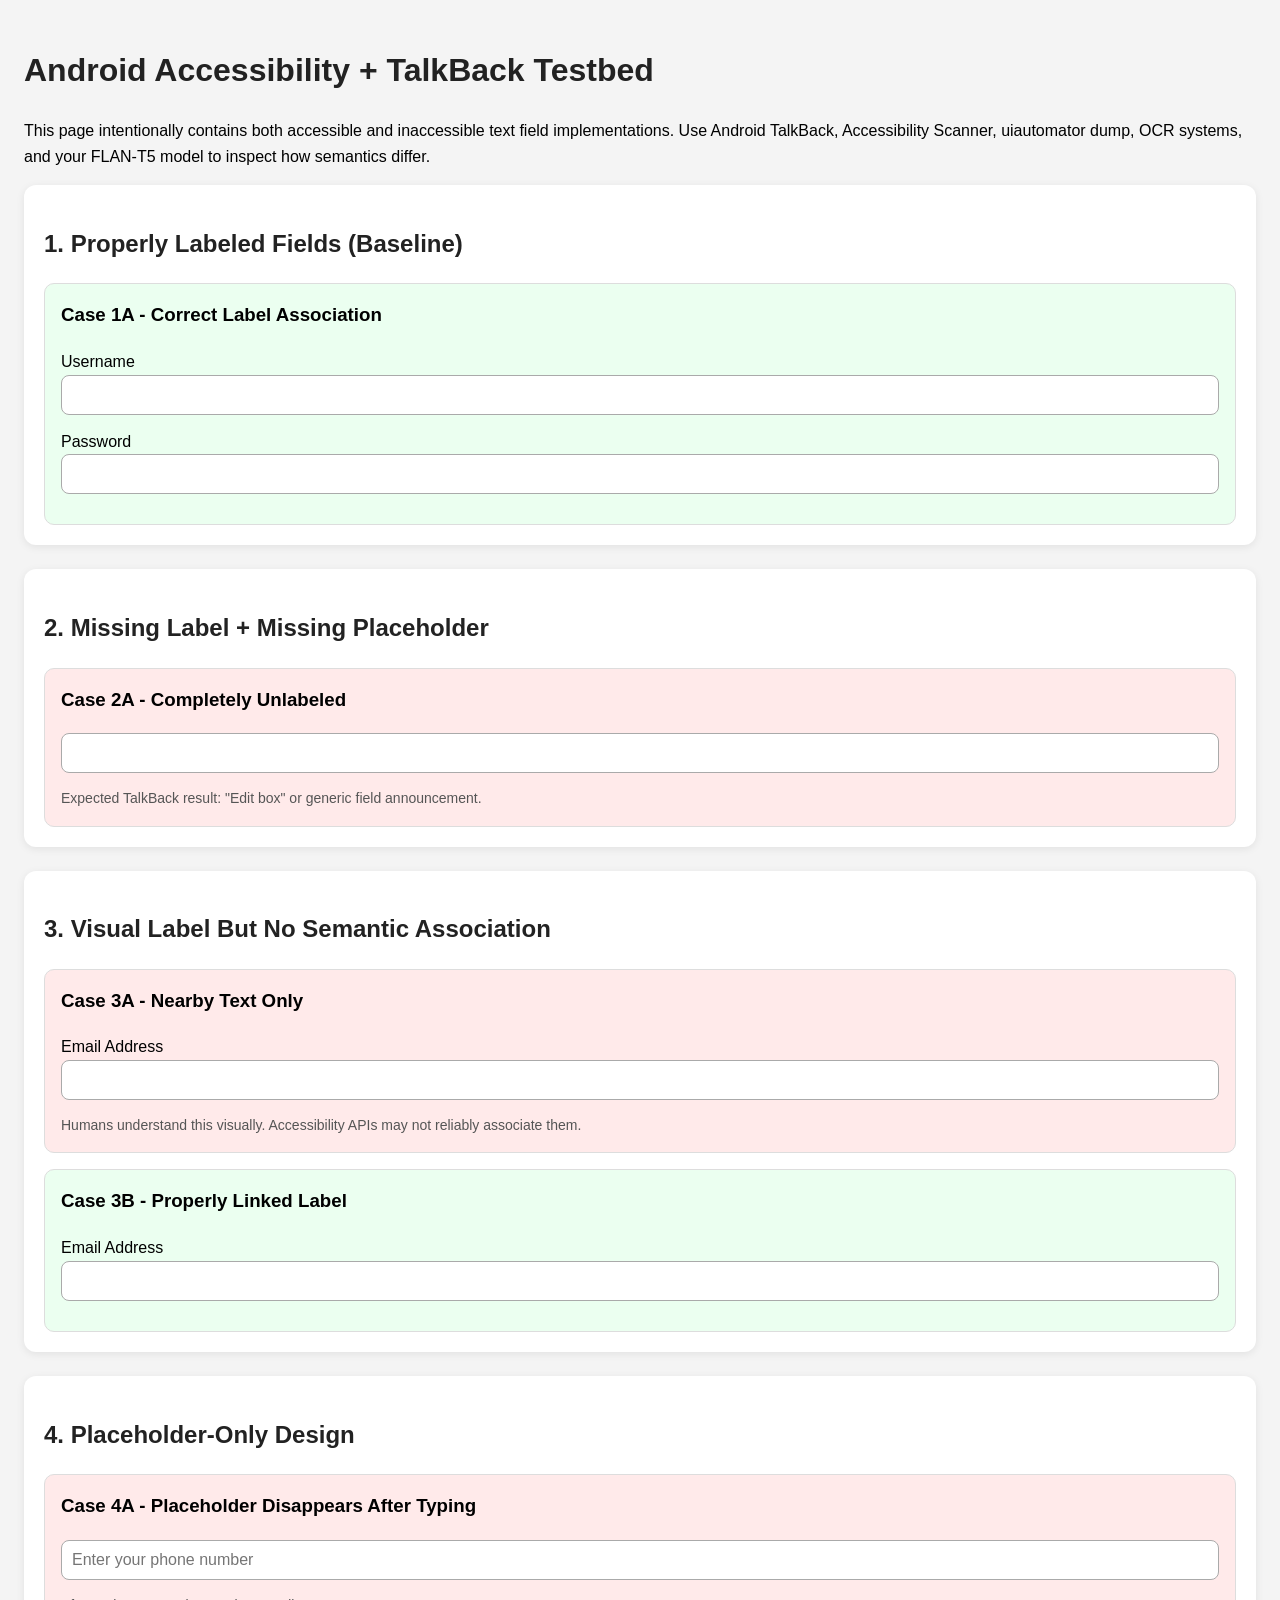
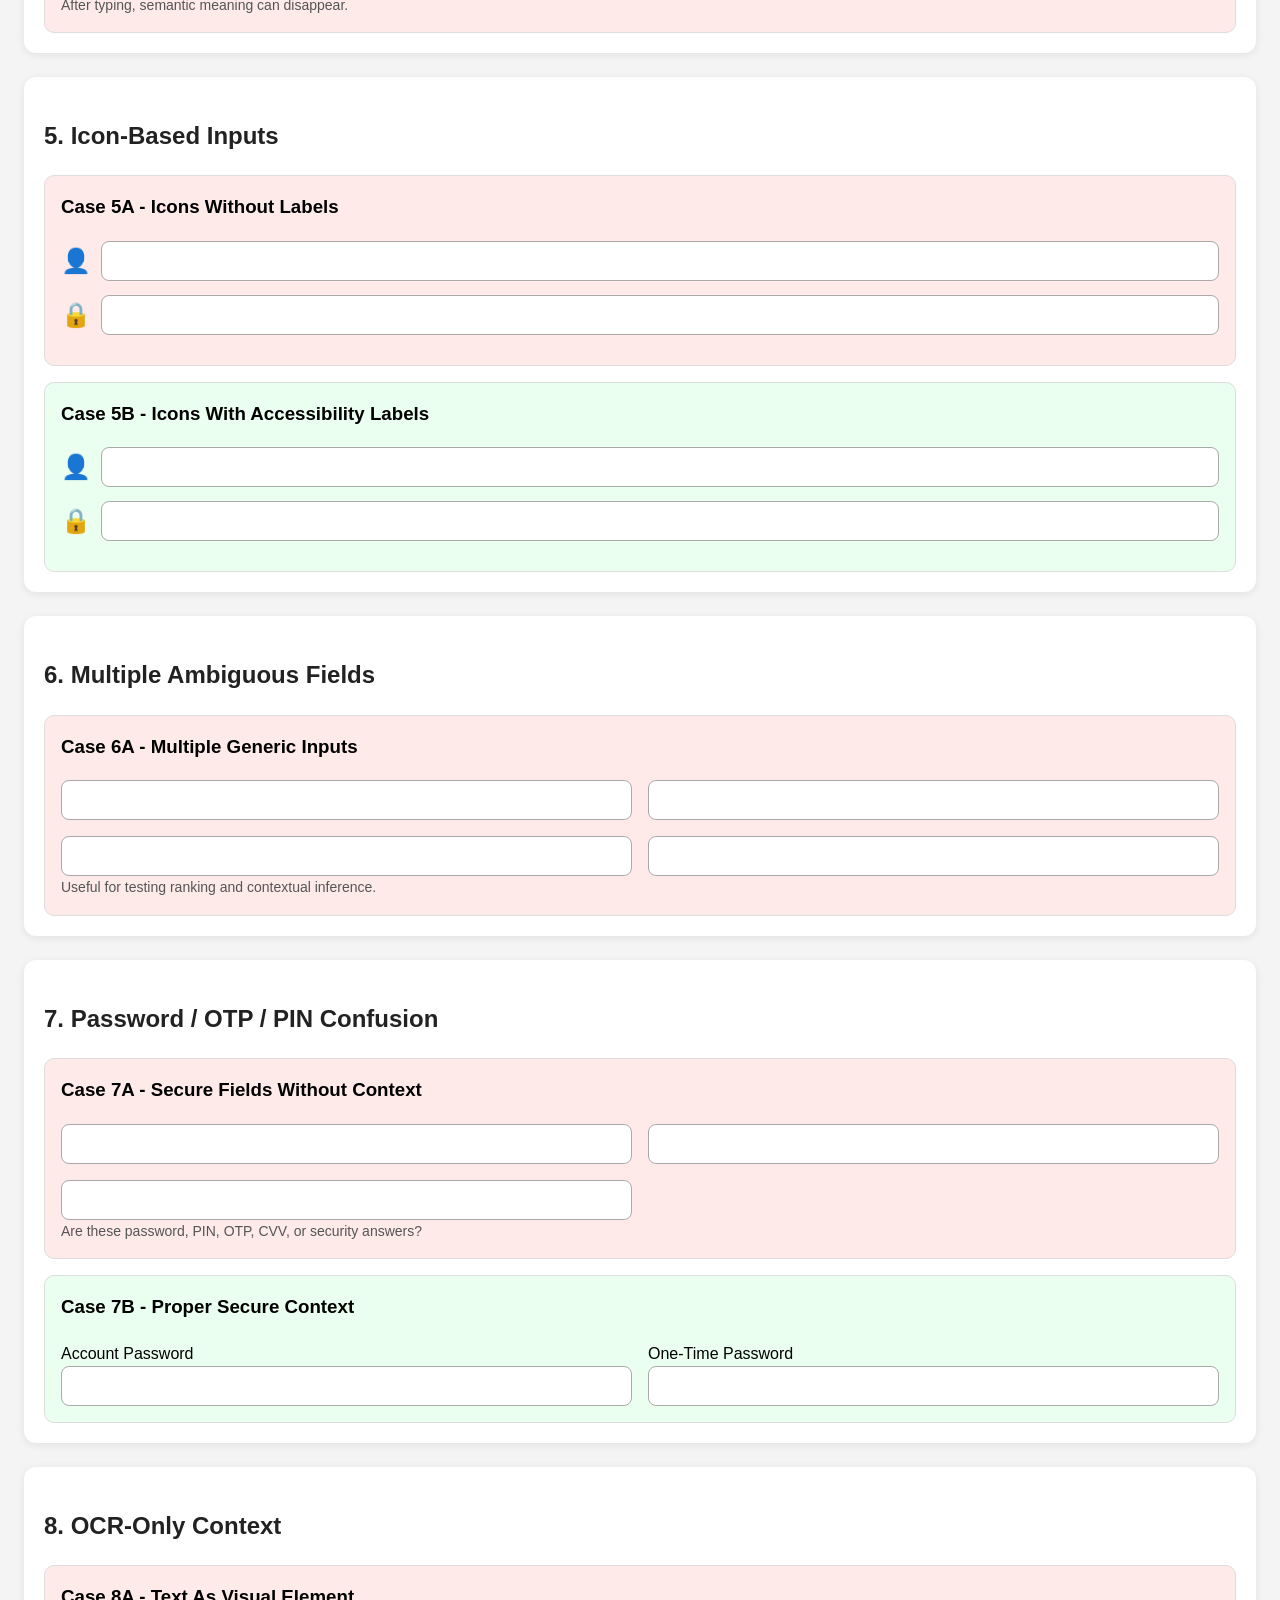
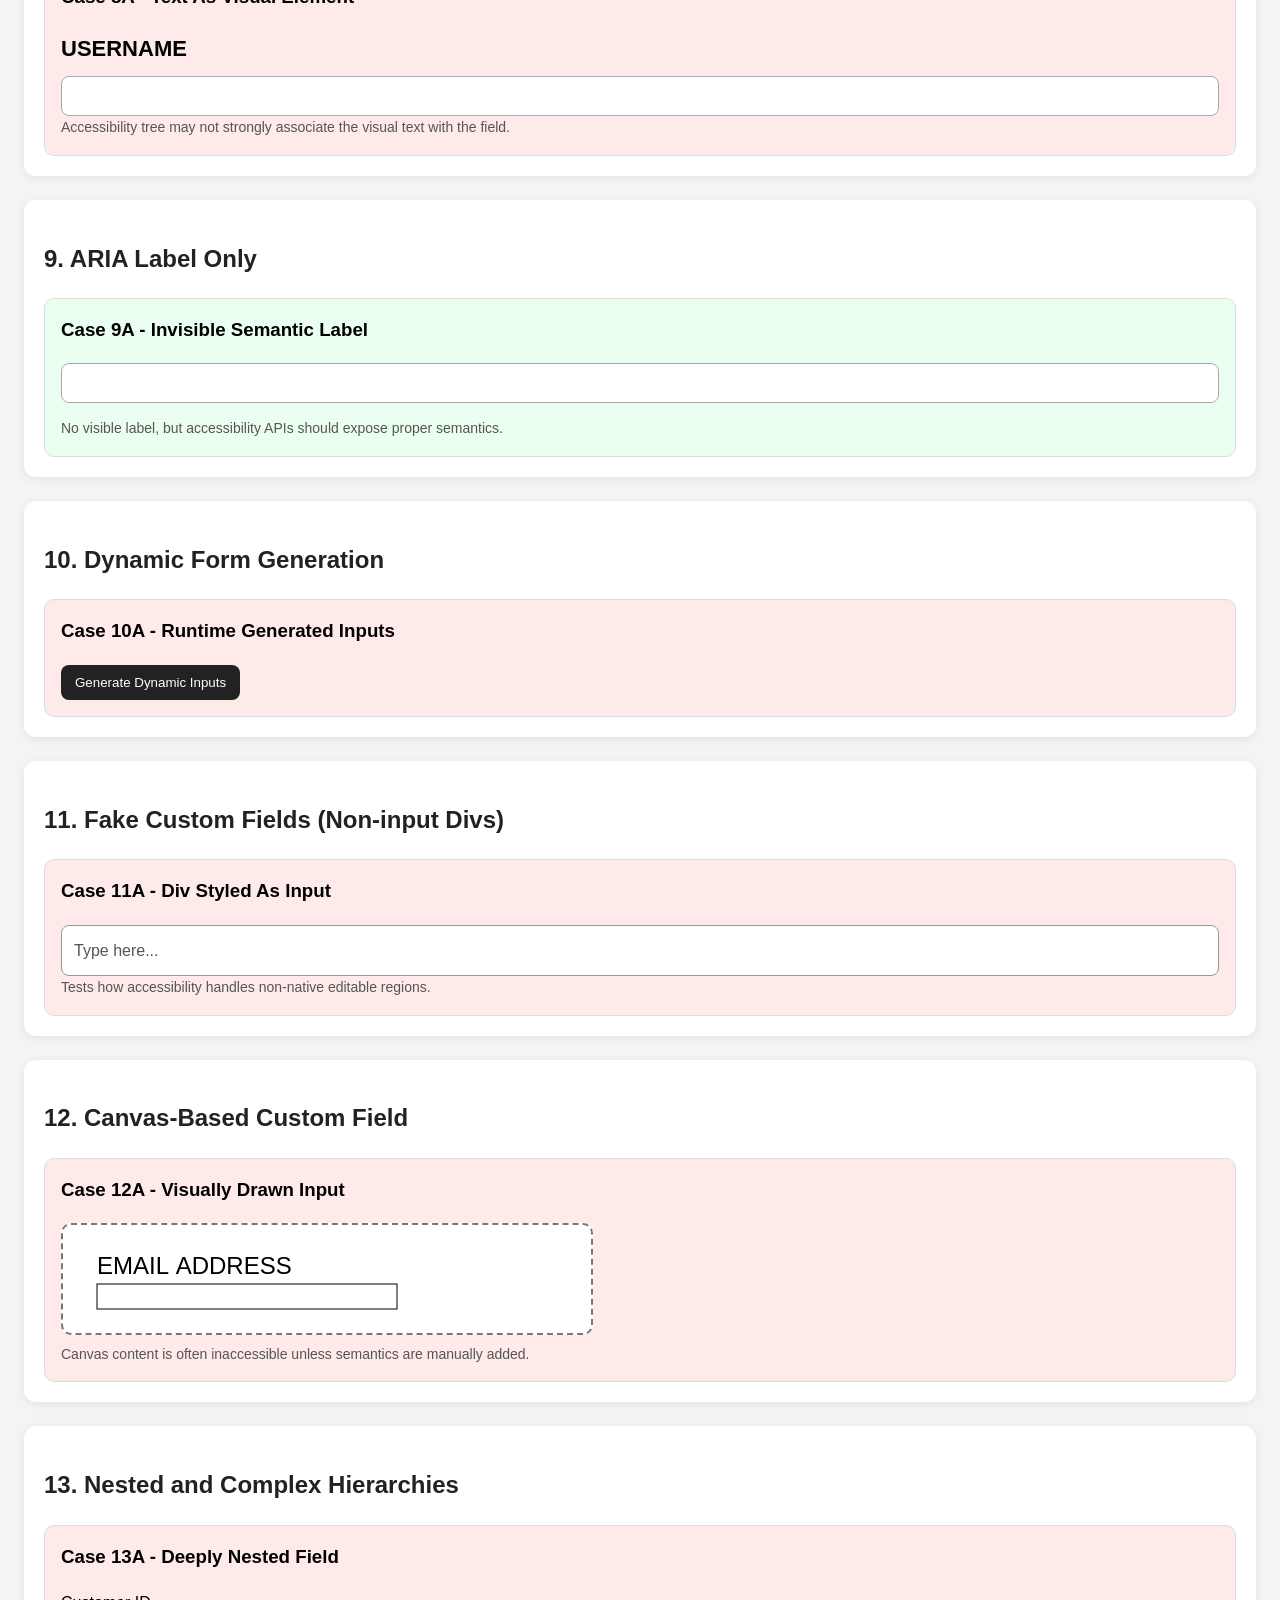
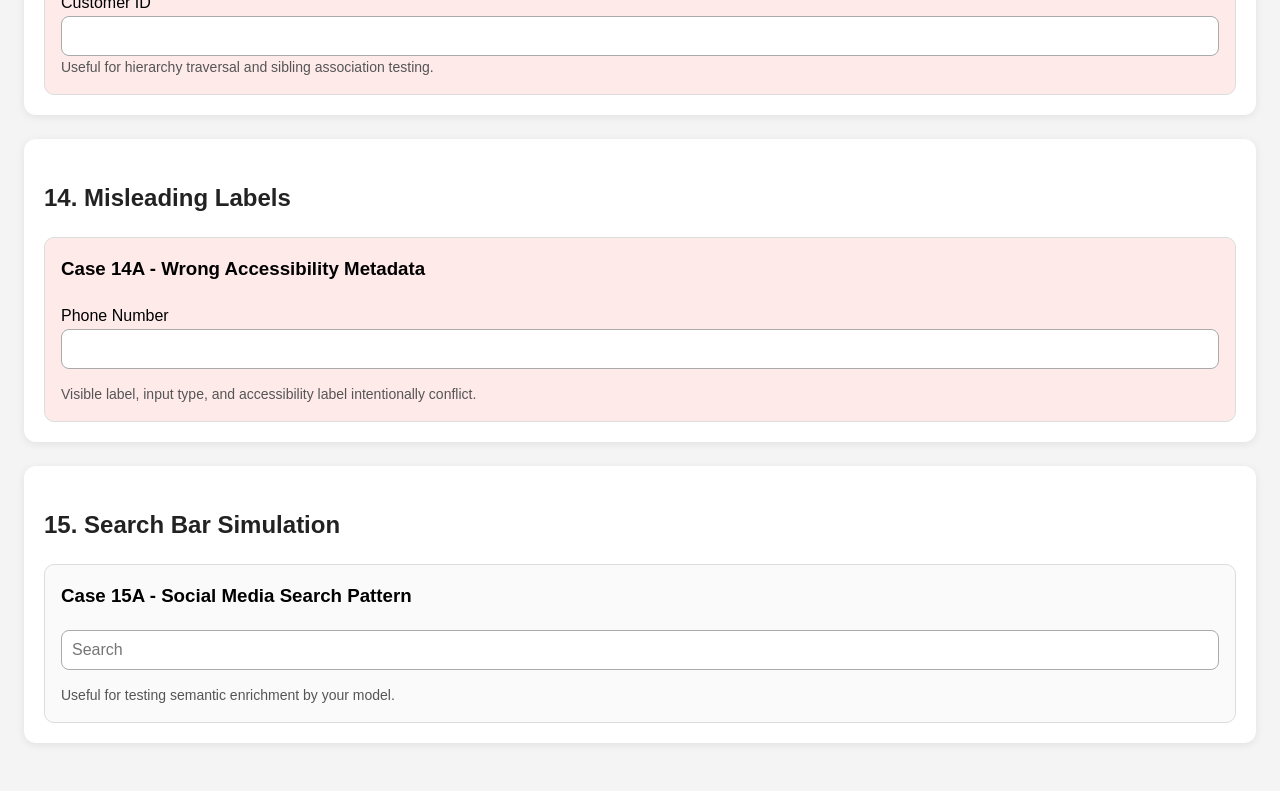
==== index.html @ 41ffa597 "Add files via upload" ====
<!DOCTYPE html>
<html lang="en">
<head>
  <meta charset="UTF-8" />
  <meta name="viewport" content="width=device-width, initial-scale=1.0" />
  <title>Accessibility Text Field Testbed</title>
  <style>
    body {
      font-family: Arial, sans-serif;
      background: #f4f4f4;
      margin: 0;
      padding: 24px;
      line-height: 1.6;
    }

    h1, h2 {
      color: #222;
    }

    .section {
      background: white;
      padding: 20px;
      margin-bottom: 24px;
      border-radius: 12px;
      box-shadow: 0 2px 8px rgba(0,0,0,0.08);
    }

    .case {
      border: 1px solid #ddd;
      border-radius: 10px;
      padding: 16px;
      margin-top: 16px;
      background: #fafafa;
    }

    .case h3 {
      margin-top: 0;
    }

    .row {
      margin-bottom: 14px;
    }

    input, textarea {
      width: 100%;
      padding: 10px;
      border-radius: 8px;
      border: 1px solid #aaa;
      font-size: 16px;
      box-sizing: border-box;
    }

    .fake-field {
      border: 1px solid #999;
      border-radius: 8px;
      padding: 12px;
      background: white;
      color: #555;
    }

    .icon-field {
      display: flex;
      align-items: center;
      gap: 10px;
    }

    .icon {
      font-size: 24px;
    }

    .canvas-field {
      border: 2px dashed #777;
      padding: 14px;
      border-radius: 10px;
      background: #fff;
    }

    .small-note {
      color: #555;
      font-size: 14px;
    }

    .bad {
      background: #ffeaea;
    }

    .good {
      background: #ebfff0;
    }

    button {
      padding: 10px 14px;
      border: none;
      border-radius: 8px;
      background: #222;
      color: white;
      cursor: pointer;
    }

    .group {
      display: grid;
      grid-template-columns: 1fr 1fr;
      gap: 16px;
    }

    @media (max-width: 768px) {
      .group {
        grid-template-columns: 1fr;
      }
    }
  </style>
</head>
<body>

  <h1>Android Accessibility + TalkBack Testbed</h1>

  <p>
    This page intentionally contains both accessible and inaccessible text field implementations.
    Use Android TalkBack, Accessibility Scanner, uiautomator dump, OCR systems, and your FLAN-T5 model
    to inspect how semantics differ.
  </p>

  <div class="section">
    <h2>1. Properly Labeled Fields (Baseline)</h2>

    <div class="case good">
      <h3>Case 1A - Correct Label Association</h3>

      <div class="row">
        <label for="username-good">Username</label>
        <input id="username-good" type="text" />
      </div>

      <div class="row">
        <label for="password-good">Password</label>
        <input id="password-good" type="password" />
      </div>
    </div>
  </div>

  <div class="section">
    <h2>2. Missing Label + Missing Placeholder</h2>

    <div class="case bad">
      <h3>Case 2A - Completely Unlabeled</h3>

      <div class="row">
        <input type="text" />
      </div>

      <div class="small-note">
        Expected TalkBack result: "Edit box" or generic field announcement.
      </div>
    </div>
  </div>

  <div class="section">
    <h2>3. Visual Label But No Semantic Association</h2>

    <div class="case bad">
      <h3>Case 3A - Nearby Text Only</h3>

      <div class="row">
        <div>Email Address</div>
        <input type="email" />
      </div>

      <div class="small-note">
        Humans understand this visually. Accessibility APIs may not reliably associate them.
      </div>
    </div>

    <div class="case good">
      <h3>Case 3B - Properly Linked Label</h3>

      <div class="row">
        <label for="email-good">Email Address</label>
        <input id="email-good" type="email" />
      </div>
    </div>
  </div>

  <div class="section">
    <h2>4. Placeholder-Only Design</h2>

    <div class="case bad">
      <h3>Case 4A - Placeholder Disappears After Typing</h3>

      <div class="row">
        <input type="text" placeholder="Enter your phone number" />
      </div>

      <div class="small-note">
        After typing, semantic meaning can disappear.
      </div>
    </div>
  </div>

  <div class="section">
    <h2>5. Icon-Based Inputs</h2>

    <div class="case bad">
      <h3>Case 5A - Icons Without Labels</h3>

      <div class="row icon-field">
        <span class="icon">👤</span>
        <input type="text" />
      </div>

      <div class="row icon-field">
        <span class="icon">🔒</span>
        <input type="password" />
      </div>
    </div>

    <div class="case good">
      <h3>Case 5B - Icons With Accessibility Labels</h3>

      <div class="row icon-field">
        <span class="icon" aria-hidden="true">👤</span>
        <input type="text" aria-label="Username" />
      </div>

      <div class="row icon-field">
        <span class="icon" aria-hidden="true">🔒</span>
        <input type="password" aria-label="Password" />
      </div>
    </div>
  </div>

  <div class="section">
    <h2>6. Multiple Ambiguous Fields</h2>

    <div class="case bad">
      <h3>Case 6A - Multiple Generic Inputs</h3>

      <div class="group">
        <input type="text" />
        <input type="text" />
        <input type="text" />
        <input type="text" />
      </div>

      <div class="small-note">
        Useful for testing ranking and contextual inference.
      </div>
    </div>
  </div>

  <div class="section">
    <h2>7. Password / OTP / PIN Confusion</h2>

    <div class="case bad">
      <h3>Case 7A - Secure Fields Without Context</h3>

      <div class="group">
        <input type="password" />
        <input type="password" />
        <input type="password" />
      </div>

      <div class="small-note">
        Are these password, PIN, OTP, CVV, or security answers?
      </div>
    </div>

    <div class="case good">
      <h3>Case 7B - Proper Secure Context</h3>

      <div class="group">
        <div>
          <label for="login-pass">Account Password</label>
          <input id="login-pass" type="password" />
        </div>

        <div>
          <label for="otp">One-Time Password</label>
          <input id="otp" inputmode="numeric" />
        </div>
      </div>
    </div>
  </div>

  <div class="section">
    <h2>8. OCR-Only Context</h2>

    <div class="case bad">
      <h3>Case 8A - Text As Visual Element</h3>

      <div style="font-size: 22px; font-weight: bold; margin-bottom: 10px;">
        USERNAME
      </div>

      <input type="text" />

      <div class="small-note">
        Accessibility tree may not strongly associate the visual text with the field.
      </div>
    </div>
  </div>

  <div class="section">
    <h2>9. ARIA Label Only</h2>

    <div class="case good">
      <h3>Case 9A - Invisible Semantic Label</h3>

      <div class="row">
        <input type="text" aria-label="Search users and hashtags" />
      </div>

      <div class="small-note">
        No visible label, but accessibility APIs should expose proper semantics.
      </div>
    </div>
  </div>

  <div class="section">
    <h2>10. Dynamic Form Generation</h2>

    <div class="case bad">
      <h3>Case 10A - Runtime Generated Inputs</h3>

      <div id="dynamic-form"></div>

      <button onclick="generateFields()">Generate Dynamic Inputs</button>
    </div>
  </div>

  <div class="section">
    <h2>11. Fake Custom Fields (Non-input Divs)</h2>

    <div class="case bad">
      <h3>Case 11A - Div Styled As Input</h3>

      <div class="fake-field" contenteditable="true">
        Type here...
      </div>

      <div class="small-note">
        Tests how accessibility handles non-native editable regions.
      </div>
    </div>
  </div>

  <div class="section">
    <h2>12. Canvas-Based Custom Field</h2>

    <div class="case bad">
      <h3>Case 12A - Visually Drawn Input</h3>

      <canvas id="myCanvas" width="500" height="80" class="canvas-field"></canvas>

      <div class="small-note">
        Canvas content is often inaccessible unless semantics are manually added.
      </div>
    </div>
  </div>

  <div class="section">
    <h2>13. Nested and Complex Hierarchies</h2>

    <div class="case bad">
      <h3>Case 13A - Deeply Nested Field</h3>

      <div>
        <div>
          <div>
            <div>
              <span>Customer ID</span>
            </div>
          </div>
        </div>

        <div>
          <div>
            <div>
              <input type="text" />
            </div>
          </div>
        </div>
      </div>

      <div class="small-note">
        Useful for hierarchy traversal and sibling association testing.
      </div>
    </div>
  </div>

  <div class="section">
    <h2>14. Misleading Labels</h2>

    <div class="case bad">
      <h3>Case 14A - Wrong Accessibility Metadata</h3>

      <div class="row">
        <label for="wrong-field">Phone Number</label>
        <input id="wrong-field" type="email" aria-label="Password" />
      </div>

      <div class="small-note">
        Visible label, input type, and accessibility label intentionally conflict.
      </div>
    </div>
  </div>

  <div class="section">
    <h2>15. Search Bar Simulation</h2>

    <div class="case">
      <h3>Case 15A - Social Media Search Pattern</h3>

      <div class="row">
        <input
          type="search"
          placeholder="Search"
          aria-label="Search users, hashtags, and posts"
        />
      </div>

      <div class="small-note">
        Useful for testing semantic enrichment by your model.
      </div>
    </div>
  </div>

  <script>
    function generateFields() {
      const container = document.getElementById('dynamic-form');
      container.innerHTML = '';

      for (let i = 1; i <= 5; i++) {
        const wrapper = document.createElement('div');
        wrapper.style.marginBottom = '10px';

        const input = document.createElement('input');
        input.type = 'text';

        if (i % 2 === 0) {
          input.setAttribute('placeholder', 'Dynamic field ' + i);
        }

        wrapper.appendChild(input);
        container.appendChild(wrapper);
      }
    }

    const canvas = document.getElementById('myCanvas');
    const ctx = canvas.getContext('2d');

    ctx.font = '24px Arial';
    ctx.fillText('EMAIL ADDRESS', 20, 35);

    ctx.strokeRect(20, 45, 300, 25);
  </script>

</body>
</html>
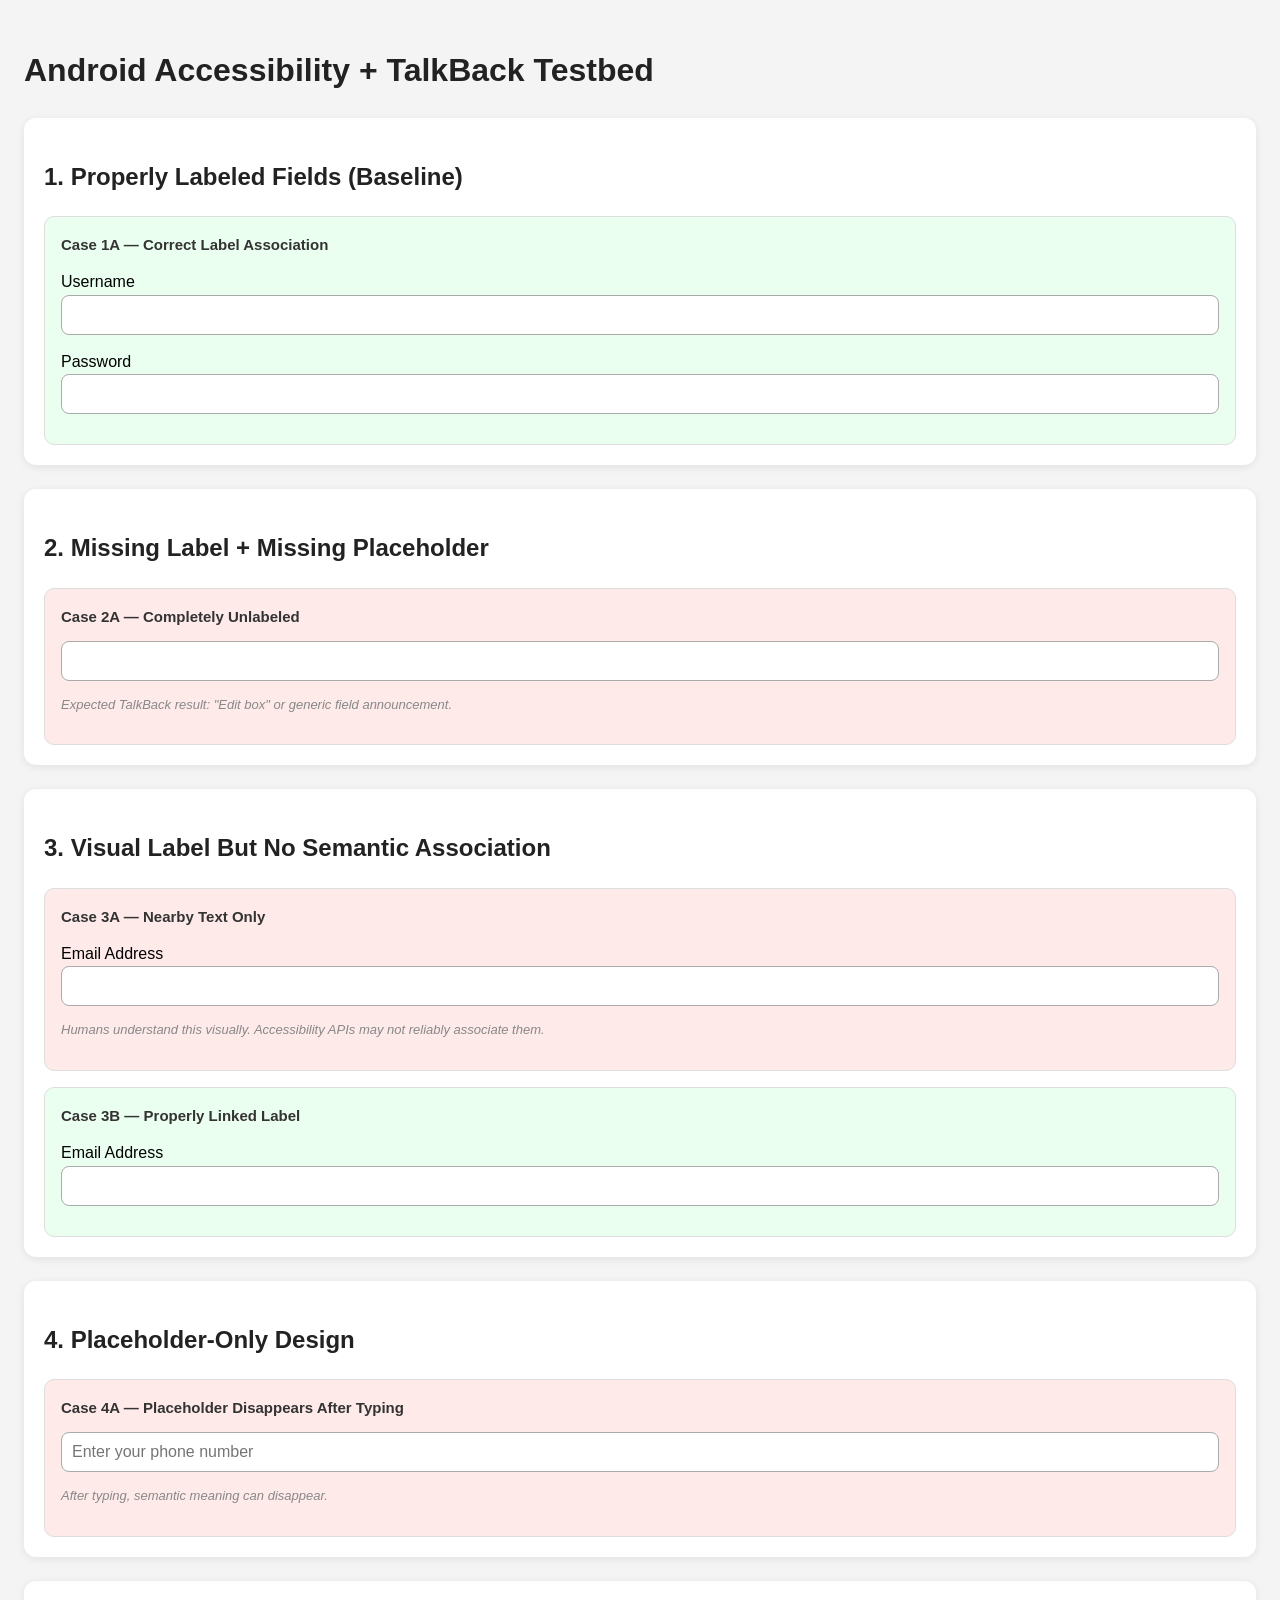
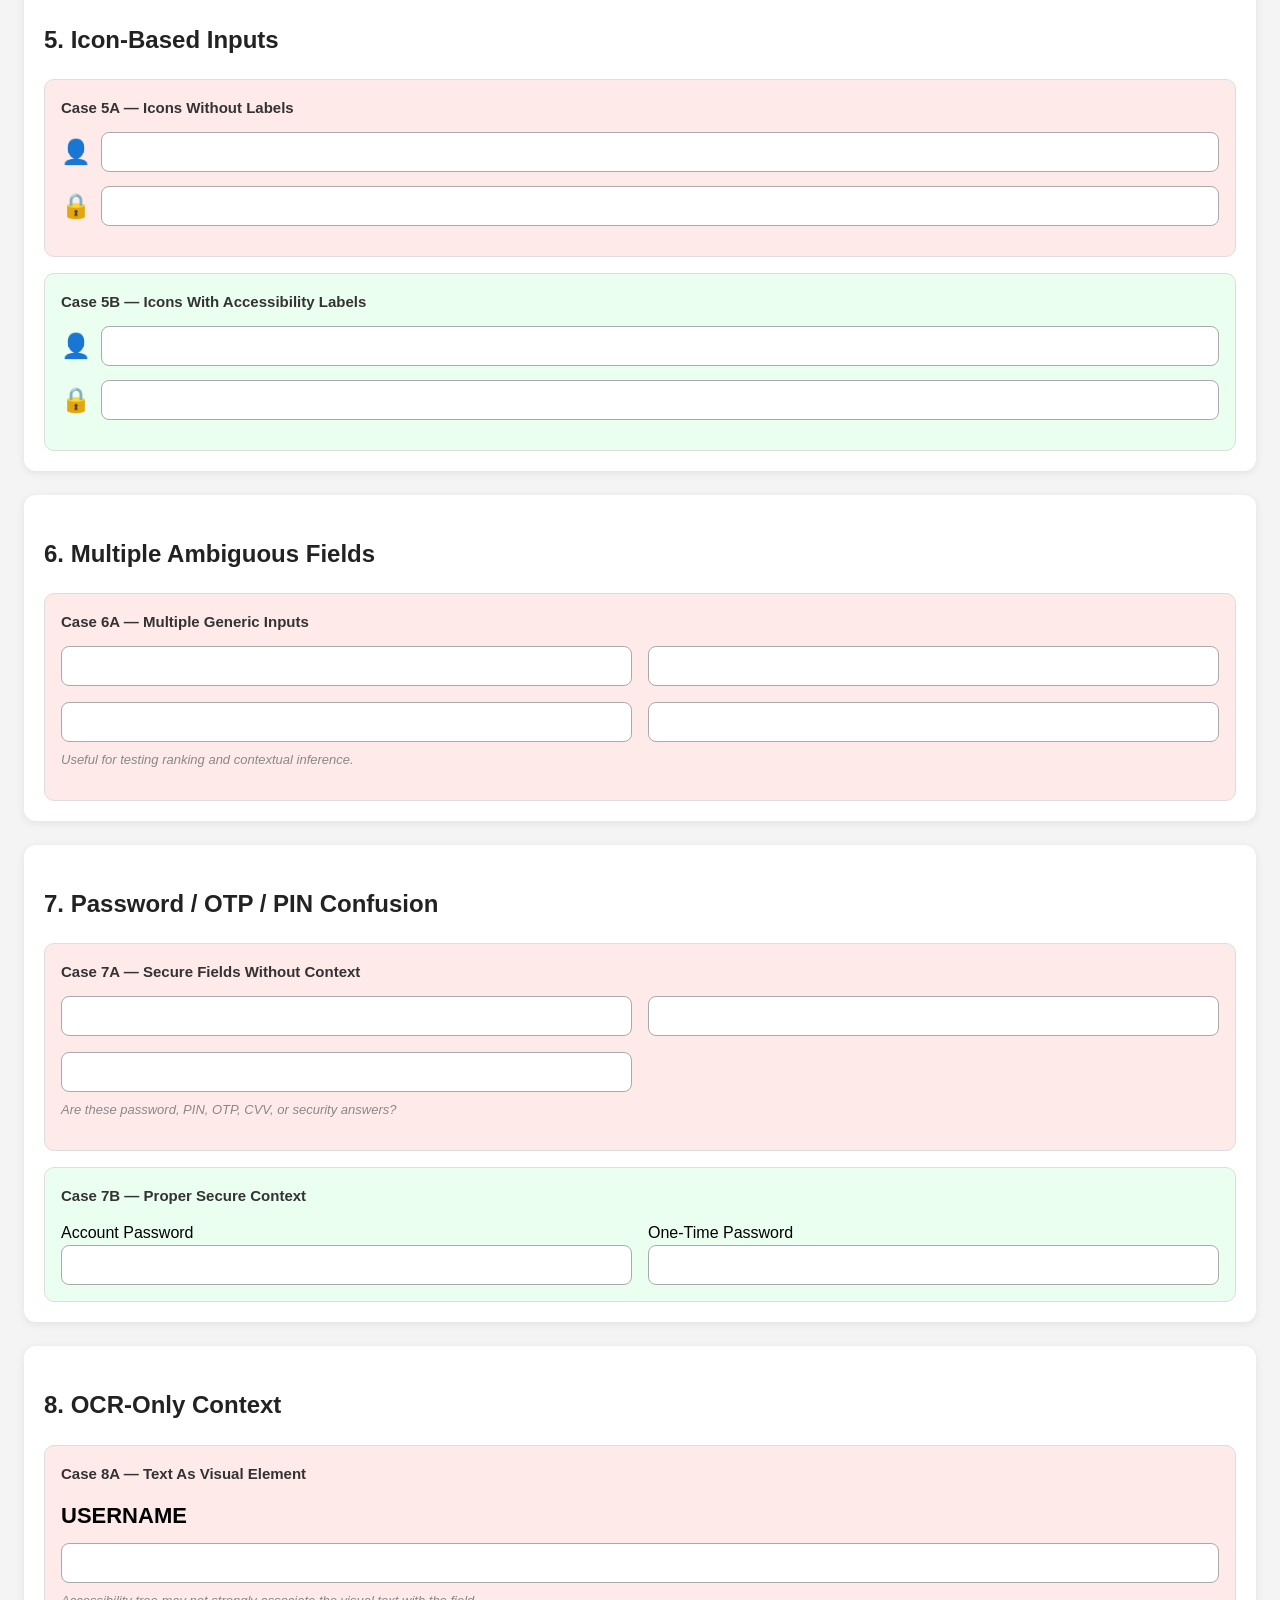
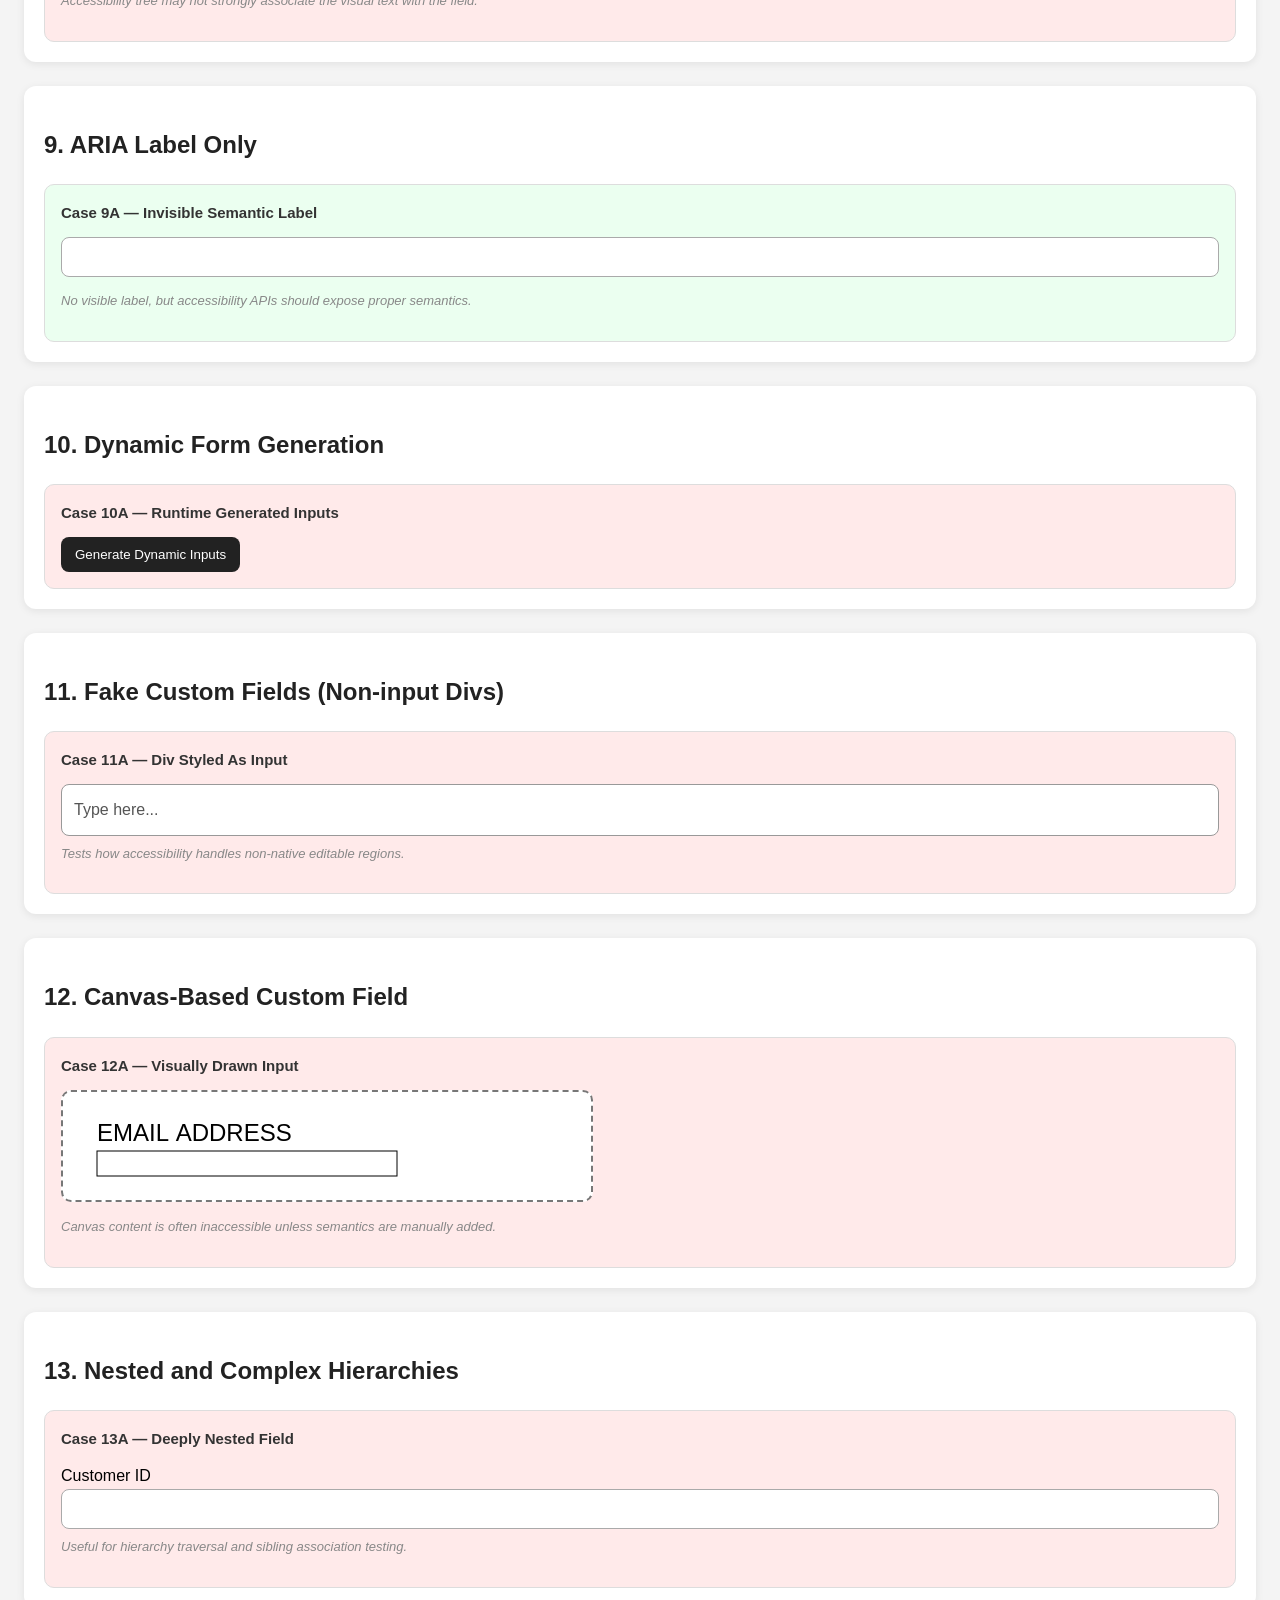
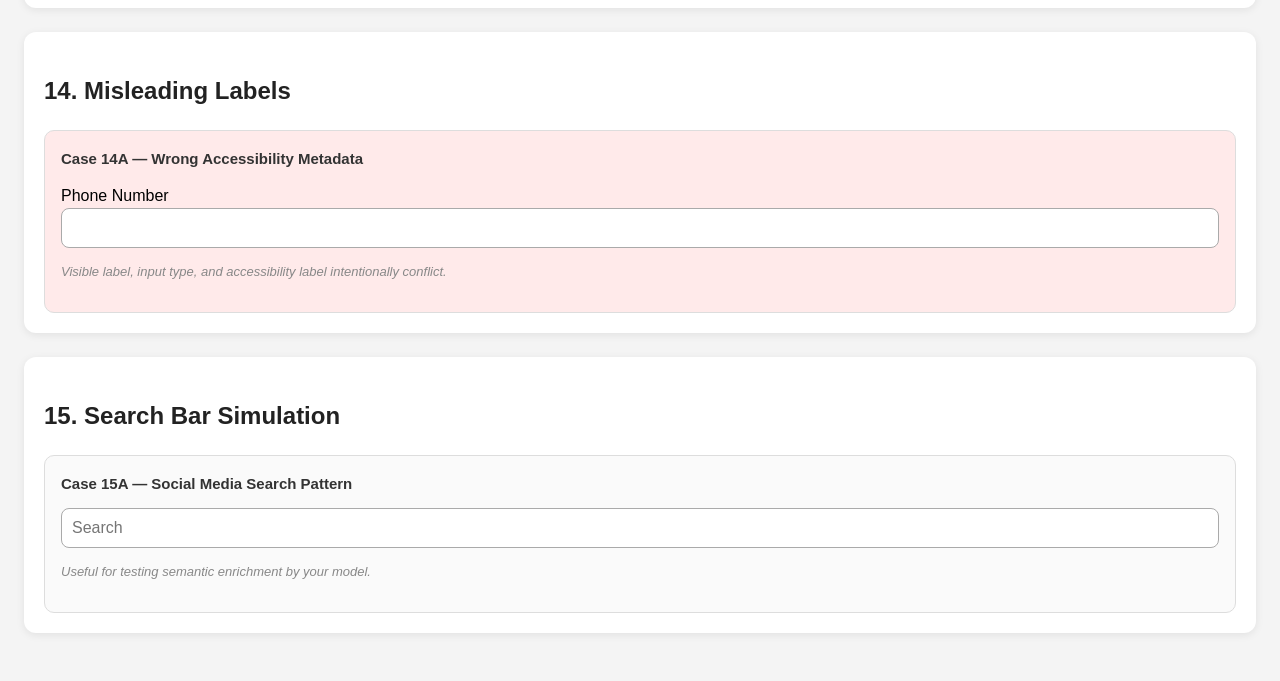
==== commit 6f30f4a5: "Enhance accessibility and semantic structure Updated accessibility features and improved semantic st" ====
--- a/index.html
+++ b/index.html
@@ -33,8 +33,14 @@
       background: #fafafa;
     }
 
-    .case h3 {
-      margin-top: 0;
+    /* Case heading rendered via CSS — invisible to accessibility tree */
+    .case::before {
+      content: attr(data-label);
+      display: block;
+      font-weight: bold;
+      font-size: 15px;
+      margin-bottom: 12px;
+      color: #333;
     }
 
     .row {
@@ -75,9 +81,12 @@
       background: #fff;
     }
 
+    /* Notes visible to humans only — styled subtly */
     .small-note {
-      color: #555;
-      font-size: 14px;
+      color: #888;
+      font-size: 13px;
+      font-style: italic;
+      margin-top: 8px;
     }
 
     .bad {
@@ -112,19 +121,19 @@
 </head>
 <body>
 
+  <!-- Page title: visible + accessible, fine to keep -->
   <h1>Android Accessibility + TalkBack Testbed</h1>
 
-  <p>
-    This page intentionally contains both accessible and inaccessible text field implementations.
-    Use Android TalkBack, Accessibility Scanner, uiautomator dump, OCR systems, and your FLAN-T5 model
-    to inspect how semantics differ.
-  </p>
-
-  <div class="section">
-    <h2>1. Properly Labeled Fields (Baseline)</h2>
-
-    <div class="case good">
-      <h3>Case 1A - Correct Label Association</h3>
+  <!-- Section headings: aria-hidden so uiautomator2 ignores them -->
+  <!-- Small notes: aria-hidden so they don't leak into prompts -->
+
+  <!-- ═══════════════════════════════════════════════ -->
+  <!-- SECTION 1: Properly Labeled Fields (Baseline)  -->
+  <!-- ═══════════════════════════════════════════════ -->
+  <div class="section">
+    <h2 aria-hidden="true">1. Properly Labeled Fields (Baseline)</h2>
+
+    <div class="case good" data-label="Case 1A — Correct Label Association">
 
       <div class="row">
         <label for="username-good">Username</label>
@@ -135,243 +144,256 @@
         <label for="password-good">Password</label>
         <input id="password-good" type="password" />
       </div>
-    </div>
-  </div>
-
-  <div class="section">
-    <h2>2. Missing Label + Missing Placeholder</h2>
-
-    <div class="case bad">
-      <h3>Case 2A - Completely Unlabeled</h3>
-
-      <div class="row">
-        <input type="text" />
-      </div>
-
-      <div class="small-note">
+
+    </div>
+  </div>
+
+  <!-- ═══════════════════════════════════════════════ -->
+  <!-- SECTION 2: Missing Label + Missing Placeholder -->
+  <!-- ═══════════════════════════════════════════════ -->
+  <div class="section">
+    <h2 aria-hidden="true">2. Missing Label + Missing Placeholder</h2>
+
+    <div class="case bad" data-label="Case 2A — Completely Unlabeled">
+
+      <div class="row">
+        <input type="text" />
+      </div>
+
+      <p class="small-note" aria-hidden="true">
         Expected TalkBack result: "Edit box" or generic field announcement.
-      </div>
-    </div>
-  </div>
-
-  <div class="section">
-    <h2>3. Visual Label But No Semantic Association</h2>
-
-    <div class="case bad">
-      <h3>Case 3A - Nearby Text Only</h3>
-
-      <div class="row">
-        <div>Email Address</div>
+      </p>
+
+    </div>
+  </div>
+
+  <!-- ═══════════════════════════════════════════════ -->
+  <!-- SECTION 3: Visual Label, No Semantic Link      -->
+  <!-- ═══════════════════════════════════════════════ -->
+  <div class="section">
+    <h2 aria-hidden="true">3. Visual Label But No Semantic Association</h2>
+
+    <div class="case bad" data-label="Case 3A — Nearby Text Only">
+      <div class="row">
+        <!-- Plain div: visible to humans, not reliably linked by a11y APIs -->
+        <div aria-hidden="true">Email Address</div>
         <input type="email" />
       </div>
-
-      <div class="small-note">
+      <p class="small-note" aria-hidden="true">
         Humans understand this visually. Accessibility APIs may not reliably associate them.
-      </div>
-    </div>
-
-    <div class="case good">
-      <h3>Case 3B - Properly Linked Label</h3>
-
+      </p>
+    </div>
+
+    <div class="case good" data-label="Case 3B — Properly Linked Label">
       <div class="row">
         <label for="email-good">Email Address</label>
         <input id="email-good" type="email" />
       </div>
     </div>
-  </div>
-
-  <div class="section">
-    <h2>4. Placeholder-Only Design</h2>
-
-    <div class="case bad">
-      <h3>Case 4A - Placeholder Disappears After Typing</h3>
-
+
+  </div>
+
+  <!-- ═══════════════════════════════════════════════ -->
+  <!-- SECTION 4: Placeholder-Only Design             -->
+  <!-- ═══════════════════════════════════════════════ -->
+  <div class="section">
+    <h2 aria-hidden="true">4. Placeholder-Only Design</h2>
+
+    <div class="case bad" data-label="Case 4A — Placeholder Disappears After Typing">
       <div class="row">
         <input type="text" placeholder="Enter your phone number" />
       </div>
-
-      <div class="small-note">
+      <p class="small-note" aria-hidden="true">
         After typing, semantic meaning can disappear.
-      </div>
-    </div>
-  </div>
-
-  <div class="section">
-    <h2>5. Icon-Based Inputs</h2>
-
-    <div class="case bad">
-      <h3>Case 5A - Icons Without Labels</h3>
-
+      </p>
+    </div>
+
+  </div>
+
+  <!-- ═══════════════════════════════════════════════ -->
+  <!-- SECTION 5: Icon-Based Inputs                   -->
+  <!-- ═══════════════════════════════════════════════ -->
+  <div class="section">
+    <h2 aria-hidden="true">5. Icon-Based Inputs</h2>
+
+    <div class="case bad" data-label="Case 5A — Icons Without Labels">
       <div class="row icon-field">
-        <span class="icon">👤</span>
-        <input type="text" />
-      </div>
-
+        <!-- aria-hidden on icon: it carries no a11y meaning here intentionally -->
+        <span class="icon" aria-hidden="true">👤</span>
+        <input type="text" />
+      </div>
       <div class="row icon-field">
-        <span class="icon">🔒</span>
+        <span class="icon" aria-hidden="true">🔒</span>
         <input type="password" />
       </div>
     </div>
 
-    <div class="case good">
-      <h3>Case 5B - Icons With Accessibility Labels</h3>
-
+    <div class="case good" data-label="Case 5B — Icons With Accessibility Labels">
       <div class="row icon-field">
         <span class="icon" aria-hidden="true">👤</span>
         <input type="text" aria-label="Username" />
       </div>
-
       <div class="row icon-field">
         <span class="icon" aria-hidden="true">🔒</span>
         <input type="password" aria-label="Password" />
       </div>
     </div>
-  </div>
-
-  <div class="section">
-    <h2>6. Multiple Ambiguous Fields</h2>
-
-    <div class="case bad">
-      <h3>Case 6A - Multiple Generic Inputs</h3>
-
+
+  </div>
+
+  <!-- ═══════════════════════════════════════════════ -->
+  <!-- SECTION 6: Multiple Ambiguous Fields           -->
+  <!-- ═══════════════════════════════════════════════ -->
+  <div class="section">
+    <h2 aria-hidden="true">6. Multiple Ambiguous Fields</h2>
+
+    <div class="case bad" data-label="Case 6A — Multiple Generic Inputs">
       <div class="group">
         <input type="text" />
         <input type="text" />
         <input type="text" />
         <input type="text" />
       </div>
-
-      <div class="small-note">
+      <p class="small-note" aria-hidden="true">
         Useful for testing ranking and contextual inference.
-      </div>
-    </div>
-  </div>
-
-  <div class="section">
-    <h2>7. Password / OTP / PIN Confusion</h2>
-
-    <div class="case bad">
-      <h3>Case 7A - Secure Fields Without Context</h3>
-
+      </p>
+    </div>
+
+  </div>
+
+  <!-- ═══════════════════════════════════════════════ -->
+  <!-- SECTION 7: Password / OTP / PIN Confusion      -->
+  <!-- ═══════════════════════════════════════════════ -->
+  <div class="section">
+    <h2 aria-hidden="true">7. Password / OTP / PIN Confusion</h2>
+
+    <div class="case bad" data-label="Case 7A — Secure Fields Without Context">
       <div class="group">
         <input type="password" />
         <input type="password" />
         <input type="password" />
       </div>
-
-      <div class="small-note">
+      <p class="small-note" aria-hidden="true">
         Are these password, PIN, OTP, CVV, or security answers?
-      </div>
-    </div>
-
-    <div class="case good">
-      <h3>Case 7B - Proper Secure Context</h3>
-
+      </p>
+    </div>
+
+    <div class="case good" data-label="Case 7B — Proper Secure Context">
       <div class="group">
         <div>
           <label for="login-pass">Account Password</label>
           <input id="login-pass" type="password" />
         </div>
-
         <div>
           <label for="otp">One-Time Password</label>
           <input id="otp" inputmode="numeric" />
         </div>
       </div>
     </div>
-  </div>
-
-  <div class="section">
-    <h2>8. OCR-Only Context</h2>
-
-    <div class="case bad">
-      <h3>Case 8A - Text As Visual Element</h3>
-
-      <div style="font-size: 22px; font-weight: bold; margin-bottom: 10px;">
+
+  </div>
+
+  <!-- ═══════════════════════════════════════════════ -->
+  <!-- SECTION 8: OCR-Only Context                    -->
+  <!-- ═══════════════════════════════════════════════ -->
+  <div class="section">
+    <h2 aria-hidden="true">8. OCR-Only Context</h2>
+
+    <div class="case bad" data-label="Case 8A — Text As Visual Element">
+      <!-- Large visual text: aria-hidden so it doesn't feed into prompts -->
+      <div
+        aria-hidden="true"
+        style="font-size: 22px; font-weight: bold; margin-bottom: 10px;"
+      >
         USERNAME
       </div>
-
       <input type="text" />
-
-      <div class="small-note">
+      <p class="small-note" aria-hidden="true">
         Accessibility tree may not strongly associate the visual text with the field.
-      </div>
-    </div>
-  </div>
-
-  <div class="section">
-    <h2>9. ARIA Label Only</h2>
-
-    <div class="case good">
-      <h3>Case 9A - Invisible Semantic Label</h3>
-
+      </p>
+    </div>
+
+  </div>
+
+  <!-- ═══════════════════════════════════════════════ -->
+  <!-- SECTION 9: ARIA Label Only                     -->
+  <!-- ═══════════════════════════════════════════════ -->
+  <div class="section">
+    <h2 aria-hidden="true">9. ARIA Label Only</h2>
+
+    <div class="case good" data-label="Case 9A — Invisible Semantic Label">
       <div class="row">
         <input type="text" aria-label="Search users and hashtags" />
       </div>
-
-      <div class="small-note">
+      <p class="small-note" aria-hidden="true">
         No visible label, but accessibility APIs should expose proper semantics.
-      </div>
-    </div>
-  </div>
-
-  <div class="section">
-    <h2>10. Dynamic Form Generation</h2>
-
-    <div class="case bad">
-      <h3>Case 10A - Runtime Generated Inputs</h3>
-
+      </p>
+    </div>
+
+  </div>
+
+  <!-- ═══════════════════════════════════════════════ -->
+  <!-- SECTION 10: Dynamic Form Generation            -->
+  <!-- ═══════════════════════════════════════════════ -->
+  <div class="section">
+    <h2 aria-hidden="true">10. Dynamic Form Generation</h2>
+
+    <div class="case bad" data-label="Case 10A — Runtime Generated Inputs">
       <div id="dynamic-form"></div>
-
       <button onclick="generateFields()">Generate Dynamic Inputs</button>
     </div>
-  </div>
-
-  <div class="section">
-    <h2>11. Fake Custom Fields (Non-input Divs)</h2>
-
-    <div class="case bad">
-      <h3>Case 11A - Div Styled As Input</h3>
-
+
+  </div>
+
+  <!-- ═══════════════════════════════════════════════ -->
+  <!-- SECTION 11: Fake Custom Fields                 -->
+  <!-- ═══════════════════════════════════════════════ -->
+  <div class="section">
+    <h2 aria-hidden="true">11. Fake Custom Fields (Non-input Divs)</h2>
+
+    <div class="case bad" data-label="Case 11A — Div Styled As Input">
       <div class="fake-field" contenteditable="true">
         Type here...
       </div>
-
-      <div class="small-note">
+      <p class="small-note" aria-hidden="true">
         Tests how accessibility handles non-native editable regions.
-      </div>
-    </div>
-  </div>
-
-  <div class="section">
-    <h2>12. Canvas-Based Custom Field</h2>
-
-    <div class="case bad">
-      <h3>Case 12A - Visually Drawn Input</h3>
-
+      </p>
+    </div>
+
+  </div>
+
+  <!-- ═══════════════════════════════════════════════ -->
+  <!-- SECTION 12: Canvas-Based Custom Field          -->
+  <!-- ═══════════════════════════════════════════════ -->
+  <div class="section">
+    <h2 aria-hidden="true">12. Canvas-Based Custom Field</h2>
+
+    <div class="case bad" data-label="Case 12A — Visually Drawn Input">
       <canvas id="myCanvas" width="500" height="80" class="canvas-field"></canvas>
-
-      <div class="small-note">
+      <p class="small-note" aria-hidden="true">
         Canvas content is often inaccessible unless semantics are manually added.
-      </div>
-    </div>
-  </div>
-
-  <div class="section">
-    <h2>13. Nested and Complex Hierarchies</h2>
-
-    <div class="case bad">
-      <h3>Case 13A - Deeply Nested Field</h3>
-
+      </p>
+    </div>
+
+  </div>
+
+  <!-- ═══════════════════════════════════════════════ -->
+  <!-- SECTION 13: Nested and Complex Hierarchies     -->
+  <!-- ═══════════════════════════════════════════════ -->
+  <div class="section">
+    <h2 aria-hidden="true">13. Nested and Complex Hierarchies</h2>
+
+    <div class="case bad" data-label="Case 13A — Deeply Nested Field">
       <div>
         <div>
           <div>
             <div>
-              <span>Customer ID</span>
+              <!-- aria-hidden: prevents "Customer ID" leaking as nearby text
+                   since it has no semantic for association with the input -->
+              <span aria-hidden="true">Customer ID</span>
             </div>
           </div>
         </div>
-
         <div>
           <div>
             <div>
@@ -380,36 +402,38 @@
           </div>
         </div>
       </div>
-
-      <div class="small-note">
+      <p class="small-note" aria-hidden="true">
         Useful for hierarchy traversal and sibling association testing.
-      </div>
-    </div>
-  </div>
-
-  <div class="section">
-    <h2>14. Misleading Labels</h2>
-
-    <div class="case bad">
-      <h3>Case 14A - Wrong Accessibility Metadata</h3>
-
-      <div class="row">
-        <label for="wrong-field">Phone Number</label>
+      </p>
+    </div>
+
+  </div>
+
+  <!-- ═══════════════════════════════════════════════ -->
+  <!-- SECTION 14: Misleading Labels                  -->
+  <!-- ═══════════════════════════════════════════════ -->
+  <div class="section">
+    <h2 aria-hidden="true">14. Misleading Labels</h2>
+
+    <div class="case bad" data-label="Case 14A — Wrong Accessibility Metadata">
+      <div class="row">
+        <label for="wrong-field" aria-hidden="true">Phone Number</label>
         <input id="wrong-field" type="email" aria-label="Password" />
       </div>
-
-      <div class="small-note">
+      <p class="small-note" aria-hidden="true">
         Visible label, input type, and accessibility label intentionally conflict.
-      </div>
-    </div>
-  </div>
-
-  <div class="section">
-    <h2>15. Search Bar Simulation</h2>
-
-    <div class="case">
-      <h3>Case 15A - Social Media Search Pattern</h3>
-
+      </p>
+    </div>
+
+  </div>
+
+  <!-- ═══════════════════════════════════════════════ -->
+  <!-- SECTION 15: Search Bar Simulation              -->
+  <!-- ═══════════════════════════════════════════════ -->
+  <div class="section">
+    <h2 aria-hidden="true">15. Search Bar Simulation</h2>
+
+    <div class="case" data-label="Case 15A — Social Media Search Pattern">
       <div class="row">
         <input
           type="search"
@@ -417,29 +441,25 @@
           aria-label="Search users, hashtags, and posts"
         />
       </div>
-
-      <div class="small-note">
+      <p class="small-note" aria-hidden="true">
         Useful for testing semantic enrichment by your model.
-      </div>
-    </div>
+      </p>
+    </div>
+
   </div>
 
   <script>
     function generateFields() {
       const container = document.getElementById('dynamic-form');
       container.innerHTML = '';
-
       for (let i = 1; i <= 5; i++) {
         const wrapper = document.createElement('div');
         wrapper.style.marginBottom = '10px';
-
         const input = document.createElement('input');
         input.type = 'text';
-
         if (i % 2 === 0) {
           input.setAttribute('placeholder', 'Dynamic field ' + i);
         }
-
         wrapper.appendChild(input);
         container.appendChild(wrapper);
       }
@@ -447,10 +467,8 @@
 
     const canvas = document.getElementById('myCanvas');
     const ctx = canvas.getContext('2d');
-
     ctx.font = '24px Arial';
     ctx.fillText('EMAIL ADDRESS', 20, 35);
-
     ctx.strokeRect(20, 45, 300, 25);
   </script>
 
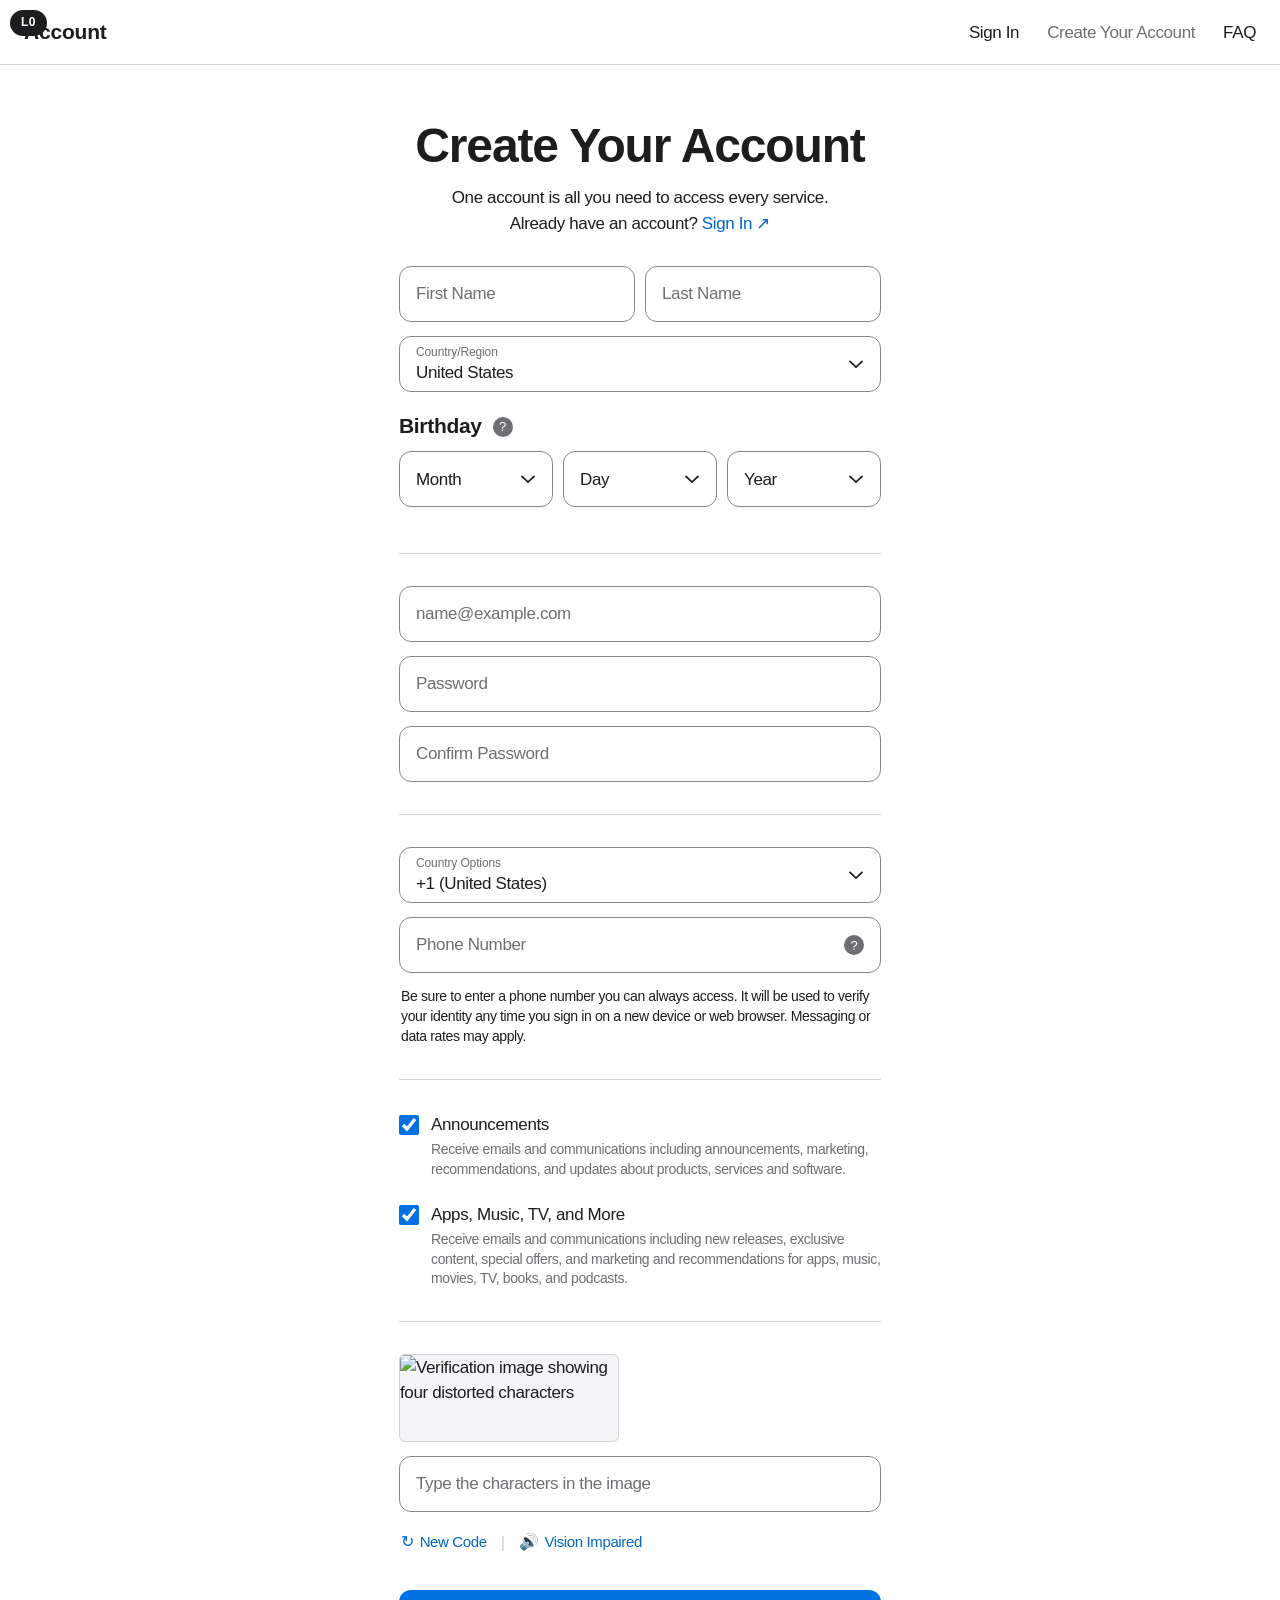
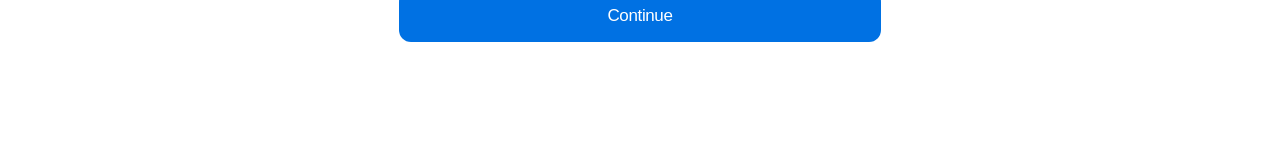
==== commit e0e3c224: "Rename apple-signup.html to index.html" ====
--- a/index.html
+++ b/index.html
@@ -1,476 +1,330 @@
 <!DOCTYPE html>
 <html lang="en">
 <head>
-  <meta charset="UTF-8" />
-  <meta name="viewport" content="width=device-width, initial-scale=1.0" />
-  <title>Accessibility Text Field Testbed</title>
-  <style>
-    body {
-      font-family: Arial, sans-serif;
-      background: #f4f4f4;
-      margin: 0;
-      padding: 24px;
-      line-height: 1.6;
-    }
-
-    h1, h2 {
-      color: #222;
-    }
-
-    .section {
-      background: white;
-      padding: 20px;
-      margin-bottom: 24px;
-      border-radius: 12px;
-      box-shadow: 0 2px 8px rgba(0,0,0,0.08);
-    }
-
-    .case {
-      border: 1px solid #ddd;
-      border-radius: 10px;
-      padding: 16px;
-      margin-top: 16px;
-      background: #fafafa;
-    }
-
-    /* Case heading rendered via CSS — invisible to accessibility tree */
-    .case::before {
-      content: attr(data-label);
-      display: block;
-      font-weight: bold;
-      font-size: 15px;
-      margin-bottom: 12px;
-      color: #333;
-    }
-
-    .row {
-      margin-bottom: 14px;
-    }
-
-    input, textarea {
-      width: 100%;
-      padding: 10px;
-      border-radius: 8px;
-      border: 1px solid #aaa;
-      font-size: 16px;
-      box-sizing: border-box;
-    }
-
-    .fake-field {
-      border: 1px solid #999;
-      border-radius: 8px;
-      padding: 12px;
-      background: white;
-      color: #555;
-    }
-
-    .icon-field {
-      display: flex;
-      align-items: center;
-      gap: 10px;
-    }
-
-    .icon {
-      font-size: 24px;
-    }
-
-    .canvas-field {
-      border: 2px dashed #777;
-      padding: 14px;
-      border-radius: 10px;
-      background: #fff;
-    }
-
-    /* Notes visible to humans only — styled subtly */
-    .small-note {
-      color: #888;
-      font-size: 13px;
-      font-style: italic;
-      margin-top: 8px;
-    }
-
-    .bad {
-      background: #ffeaea;
-    }
-
-    .good {
-      background: #ebfff0;
-    }
-
-    button {
-      padding: 10px 14px;
-      border: none;
-      border-radius: 8px;
-      background: #222;
-      color: white;
-      cursor: pointer;
-    }
-
-    .group {
-      display: grid;
-      grid-template-columns: 1fr 1fr;
-      gap: 16px;
-    }
-
-    @media (max-width: 768px) {
-      .group {
-        grid-template-columns: 1fr;
-      }
-    }
-  </style>
+<meta charset="utf-8">
+<meta name="viewport" content="width=device-width, initial-scale=1">
+<title>Create Your Account — Accessibility Testbed</title>
+<link rel="stylesheet" href="style.css">
 </head>
 <body>
 
-  <!-- Page title: visible + accessible, fine to keep -->
-  <h1>Android Accessibility + TalkBack Testbed</h1>
-
-  <!-- Section headings: aria-hidden so uiautomator2 ignores them -->
-  <!-- Small notes: aria-hidden so they don't leak into prompts -->
-
-  <!-- ═══════════════════════════════════════════════ -->
-  <!-- SECTION 1: Properly Labeled Fields (Baseline)  -->
-  <!-- ═══════════════════════════════════════════════ -->
-  <div class="section">
-    <h2 aria-hidden="true">1. Properly Labeled Fields (Baseline)</h2>
-
-    <div class="case good" data-label="Case 1A — Correct Label Association">
-
-      <div class="row">
-        <label for="username-good">Username</label>
-        <input id="username-good" type="text" />
-      </div>
-
-      <div class="row">
-        <label for="password-good">Password</label>
-        <input id="password-good" type="password" />
-      </div>
-
+<span class="level-badge" aria-hidden="true" data-level-badge>L0</span>
+
+<header class="topbar">
+  <a class="topbar__brand" href="#main">Account</a>
+  <nav class="topbar__nav" aria-label="Account navigation">
+    <a href="#main">Sign In</a>
+    <a href="#main" aria-current="page">Create Your Account</a>
+    <a href="#main">FAQ</a>
+  </nav>
+</header>
+
+<main id="main" class="page">
+
+  <h1 class="page__title">Create Your Account</h1>
+  <p class="page__lede">
+    One account is all you need to access every service.<br>
+    Already have an account? <a href="#main">Sign In <span aria-hidden="true">&#8599;</span></a>
+  </p>
+
+  <form class="form" action="#" method="post" novalidate>
+
+    <!-- ============ SECTION: Your name ============ -->
+    <section class="section" aria-labelledby="sec-name">
+      <h2 id="sec-name" class="sr-only">Your name</h2>
+
+      <div class="row row--2">
+        <div class="field">
+          <label class="sr-only" for="first-name" data-labels="first-name">First Name</label>
+          <input class="control" type="text" id="first-name" name="first-name"
+                 placeholder="First Name" autocomplete="given-name"
+                 data-field="first-name"
+                 data-gt-label="First Name"
+                 data-gt-alt="First name|Given name"
+                 data-gt-role="textbox"
+                 data-gt-section="Your name">
+        </div>
+
+        <div class="field">
+          <label class="sr-only" for="last-name" data-labels="last-name">Last Name</label>
+          <input class="control" type="text" id="last-name" name="last-name"
+                 placeholder="Last Name" autocomplete="family-name"
+                 data-field="last-name"
+                 data-gt-label="Last Name"
+                 data-gt-alt="Last name|Surname|Family name"
+                 data-gt-role="textbox"
+                 data-gt-section="Your name">
+        </div>
+      </div>
+
+      <div class="field field--stacked">
+        <label class="field__cap" for="country-region" data-labels="country-region">Country/Region</label>
+        <select class="control control--select" id="country-region" name="country-region"
+                autocomplete="country"
+                data-field="country-region"
+                data-gt-label="Country/Region"
+                data-gt-alt="Country|Region|Country or region"
+                data-gt-role="combobox"
+                data-gt-section="Your name">
+          <option selected>United States</option>
+          <option>India</option>
+          <option>United Kingdom</option>
+          <option>Canada</option>
+          <option>Australia</option>
+        </select>
+      </div>
+
+      <fieldset class="fieldset">
+        <legend class="fieldset__legend" data-labels="birth-group">
+          Birthday
+          <button class="iconbtn" type="button"
+                  aria-label="Why we ask for your birthday"
+                  data-field="birthday-help"
+                  data-gt-label="Why we ask for your birthday"
+                  data-gt-alt="Birthday help|More information about birthday"
+                  data-gt-role="button"
+                  data-gt-section="Your name">
+            <span aria-hidden="true">?</span>
+          </button>
+        </legend>
+
+        <div class="row row--3">
+          <div class="field">
+            <label class="sr-only" for="birth-month" data-labels="birth-month">Month</label>
+            <select class="control control--select" id="birth-month" name="birth-month"
+                    data-field="birth-month"
+                    data-gt-label="Birthday Month"
+                    data-gt-alt="Month|Birth month"
+                    data-gt-role="combobox"
+                    data-gt-section="Birthday">
+              <option value="" selected>Month</option>
+              <option>January</option><option>February</option><option>March</option>
+            </select>
+          </div>
+          <div class="field">
+            <label class="sr-only" for="birth-day" data-labels="birth-day">Day</label>
+            <select class="control control--select" id="birth-day" name="birth-day"
+                    data-field="birth-day"
+                    data-gt-label="Birthday Day"
+                    data-gt-alt="Day|Birth day|Date"
+                    data-gt-role="combobox"
+                    data-gt-section="Birthday">
+              <option value="" selected>Day</option>
+              <option>1</option><option>2</option><option>3</option>
+            </select>
+          </div>
+          <div class="field">
+            <label class="sr-only" for="birth-year" data-labels="birth-year">Year</label>
+            <select class="control control--select" id="birth-year" name="birth-year"
+                    data-field="birth-year"
+                    data-gt-label="Birthday Year"
+                    data-gt-alt="Year|Birth year"
+                    data-gt-role="combobox"
+                    data-gt-section="Birthday">
+              <option value="" selected>Year</option>
+              <option>2000</option><option>1999</option><option>1998</option>
+            </select>
+          </div>
+        </div>
+      </fieldset>
+    </section>
+
+    <hr class="rule">
+
+    <!-- ============ SECTION: Account credentials ============ -->
+    <section class="section" aria-labelledby="sec-account">
+      <h2 id="sec-account" class="sr-only">Account credentials</h2>
+
+      <div class="field">
+        <label class="sr-only" for="email" data-labels="email">Email address</label>
+        <input class="control" type="email" id="email" name="email"
+               placeholder="name@example.com" autocomplete="email"
+               data-field="email"
+               data-gt-label="Email address"
+               data-gt-alt="Email|E-mail|Email address"
+               data-gt-role="textbox"
+               data-gt-section="Account credentials">
+      </div>
+
+      <div class="field">
+        <label class="sr-only" for="password" data-labels="password">Password</label>
+        <input class="control" type="password" id="password" name="password"
+               placeholder="Password" autocomplete="new-password"
+               data-field="password"
+               data-gt-label="Password"
+               data-gt-alt="Password|New password|Create password"
+               data-gt-role="textbox"
+               data-gt-section="Account credentials">
+      </div>
+
+      <div class="field">
+        <label class="sr-only" for="confirm-password" data-labels="confirm-password">Confirm Password</label>
+        <input class="control" type="password" id="confirm-password" name="confirm-password"
+               placeholder="Confirm Password" autocomplete="new-password"
+               data-field="confirm-password"
+               data-gt-label="Confirm Password"
+               data-gt-alt="Confirm password|Re-enter password|Repeat password|Verify password"
+               data-gt-role="textbox"
+               data-gt-section="Account credentials">
+      </div>
+    </section>
+
+    <hr class="rule">
+
+    <!-- ============ SECTION: Phone verification ============ -->
+    <section class="section" aria-labelledby="sec-phone">
+      <h2 id="sec-phone" class="sr-only">Phone verification</h2>
+
+      <div class="field field--stacked">
+        <label class="field__cap" for="phone-country" data-labels="phone-country">Country Options</label>
+        <select class="control control--select" id="phone-country" name="phone-country"
+                data-field="phone-country"
+                data-gt-label="Phone country code"
+                data-gt-alt="Country Options|Country code|Dialling code"
+                data-gt-role="combobox"
+                data-gt-section="Phone verification">
+          <option selected>+1 (United States)</option>
+          <option>+91 (India)</option>
+          <option>+44 (United Kingdom)</option>
+        </select>
+      </div>
+
+      <div class="field field--withicon">
+        <label class="sr-only" for="phone-number" data-labels="phone-number">Phone Number</label>
+        <input class="control" type="tel" id="phone-number" name="phone-number"
+               placeholder="Phone Number" autocomplete="tel-national"
+               aria-describedby="phone-hint"
+               data-field="phone-number"
+               data-gt-label="Phone Number"
+               data-gt-alt="Phone|Phone number|Mobile number|Telephone number"
+               data-gt-role="textbox"
+               data-gt-section="Phone verification">
+        <button class="iconbtn iconbtn--inset" type="button"
+                aria-label="Why we ask for your phone number"
+                data-field="phone-help"
+                data-gt-label="Why we ask for your phone number"
+                data-gt-alt="Phone number help|More information about phone number"
+                data-gt-role="button"
+                data-gt-section="Phone verification">
+          <span aria-hidden="true">?</span>
+        </button>
+      </div>
+
+      <p class="hint" id="phone-hint">
+        Be sure to enter a phone number you can always access. It will be used to verify
+        your identity any time you sign in on a new device or web browser. Messaging or
+        data rates may apply.
+      </p>
+    </section>
+
+    <hr class="rule">
+
+    <!-- ============ SECTION: Email preferences ============ -->
+    <section class="section" aria-labelledby="sec-prefs">
+      <h2 id="sec-prefs" class="sr-only">Email preferences</h2>
+
+      <div class="check">
+        <input class="check__box" type="checkbox" id="opt-announcements" name="opt-announcements" checked
+               aria-describedby="desc-announcements"
+               data-field="opt-announcements"
+               data-gt-label="Announcements"
+               data-gt-alt="Announcements|Receive announcements|Marketing announcements"
+               data-gt-role="checkbox"
+               data-gt-section="Email preferences">
+        <div class="check__body">
+          <label class="check__label" for="opt-announcements" data-labels="opt-announcements">Announcements</label>
+          <p class="check__desc" id="desc-announcements">
+            Receive emails and communications including announcements, marketing,
+            recommendations, and updates about products, services and software.
+          </p>
+        </div>
+      </div>
+
+      <div class="check">
+        <input class="check__box" type="checkbox" id="opt-media" name="opt-media" checked
+               aria-describedby="desc-media"
+               data-field="opt-media"
+               data-gt-label="Apps, Music, TV, and More"
+               data-gt-alt="Apps Music TV and More|Media and entertainment emails"
+               data-gt-role="checkbox"
+               data-gt-section="Email preferences">
+        <div class="check__body">
+          <label class="check__label" for="opt-media" data-labels="opt-media">Apps, Music, TV, and More</label>
+          <p class="check__desc" id="desc-media">
+            Receive emails and communications including new releases, exclusive content,
+            special offers, and marketing and recommendations for apps, music, movies,
+            TV, books, and podcasts.
+          </p>
+        </div>
+      </div>
+    </section>
+
+    <hr class="rule">
+
+    <!-- ============ SECTION: Verification ============ -->
+    <section class="section" aria-labelledby="sec-verify">
+      <h2 id="sec-verify" class="sr-only">Verification</h2>
+
+      <div class="verify">
+        <img class="verify__img" src="assets/captcha.svg" width="220" height="88"
+             alt="Verification image showing four distorted characters"
+             data-field="captcha-image"
+             data-gt-label="Verification image showing four distorted characters"
+             data-gt-alt="Captcha image|Verification image|Security image"
+             data-gt-role="image"
+             data-gt-section="Verification">
+
+        <div class="field verify__field">
+          <label class="sr-only" for="captcha-input" data-labels="captcha-input">Type the characters in the image</label>
+          <input class="control" type="text" id="captcha-input" name="captcha-input"
+                 placeholder="Type the characters in the image" autocomplete="off"
+                 data-field="captcha-input"
+                 data-gt-label="Type the characters in the image"
+                 data-gt-alt="Verification code|Captcha answer|Characters from the image"
+                 data-gt-role="textbox"
+                 data-gt-section="Verification">
+        </div>
+      </div>
+
+      <div class="verify__actions">
+        <button class="linkbtn" type="button"
+                data-field="new-code"
+                data-gt-label="New Code"
+                data-gt-alt="New code|Refresh code|Get a new image"
+                data-gt-role="button"
+                data-gt-section="Verification">
+          <span class="linkbtn__icon" aria-hidden="true">&#8635;</span>
+          <span class="linkbtn__text" data-labels="new-code">New Code</span>
+        </button>
+
+        <span class="verify__sep" aria-hidden="true">|</span>
+
+        <button class="linkbtn" type="button"
+                aria-label="Hear the characters instead"
+                data-field="audio-code"
+                data-gt-label="Hear the characters instead"
+                data-gt-alt="Audio code|Vision impaired option|Play audio version"
+                data-gt-role="button"
+                data-gt-section="Verification">
+          <span class="linkbtn__icon" aria-hidden="true">&#128266;</span>
+          <span class="linkbtn__text" aria-hidden="true">Vision Impaired</span>
+        </button>
+      </div>
+    </section>
+
+    <div class="submit">
+      <button class="btn" type="submit"
+              data-field="continue"
+              data-gt-label="Continue"
+              data-gt-alt="Continue|Submit|Create account"
+              data-gt-role="button"
+              data-gt-section="Verification">
+        <span data-labels="continue">Continue</span>
+      </button>
     </div>
-  </div>
-
-  <!-- ═══════════════════════════════════════════════ -->
-  <!-- SECTION 2: Missing Label + Missing Placeholder -->
-  <!-- ═══════════════════════════════════════════════ -->
-  <div class="section">
-    <h2 aria-hidden="true">2. Missing Label + Missing Placeholder</h2>
-
-    <div class="case bad" data-label="Case 2A — Completely Unlabeled">
-
-      <div class="row">
-        <input type="text" />
-      </div>
-
-      <p class="small-note" aria-hidden="true">
-        Expected TalkBack result: "Edit box" or generic field announcement.
-      </p>
-
-    </div>
-  </div>
-
-  <!-- ═══════════════════════════════════════════════ -->
-  <!-- SECTION 3: Visual Label, No Semantic Link      -->
-  <!-- ═══════════════════════════════════════════════ -->
-  <div class="section">
-    <h2 aria-hidden="true">3. Visual Label But No Semantic Association</h2>
-
-    <div class="case bad" data-label="Case 3A — Nearby Text Only">
-      <div class="row">
-        <!-- Plain div: visible to humans, not reliably linked by a11y APIs -->
-        <div aria-hidden="true">Email Address</div>
-        <input type="email" />
-      </div>
-      <p class="small-note" aria-hidden="true">
-        Humans understand this visually. Accessibility APIs may not reliably associate them.
-      </p>
-    </div>
-
-    <div class="case good" data-label="Case 3B — Properly Linked Label">
-      <div class="row">
-        <label for="email-good">Email Address</label>
-        <input id="email-good" type="email" />
-      </div>
-    </div>
-
-  </div>
-
-  <!-- ═══════════════════════════════════════════════ -->
-  <!-- SECTION 4: Placeholder-Only Design             -->
-  <!-- ═══════════════════════════════════════════════ -->
-  <div class="section">
-    <h2 aria-hidden="true">4. Placeholder-Only Design</h2>
-
-    <div class="case bad" data-label="Case 4A — Placeholder Disappears After Typing">
-      <div class="row">
-        <input type="text" placeholder="Enter your phone number" />
-      </div>
-      <p class="small-note" aria-hidden="true">
-        After typing, semantic meaning can disappear.
-      </p>
-    </div>
-
-  </div>
-
-  <!-- ═══════════════════════════════════════════════ -->
-  <!-- SECTION 5: Icon-Based Inputs                   -->
-  <!-- ═══════════════════════════════════════════════ -->
-  <div class="section">
-    <h2 aria-hidden="true">5. Icon-Based Inputs</h2>
-
-    <div class="case bad" data-label="Case 5A — Icons Without Labels">
-      <div class="row icon-field">
-        <!-- aria-hidden on icon: it carries no a11y meaning here intentionally -->
-        <span class="icon" aria-hidden="true">👤</span>
-        <input type="text" />
-      </div>
-      <div class="row icon-field">
-        <span class="icon" aria-hidden="true">🔒</span>
-        <input type="password" />
-      </div>
-    </div>
-
-    <div class="case good" data-label="Case 5B — Icons With Accessibility Labels">
-      <div class="row icon-field">
-        <span class="icon" aria-hidden="true">👤</span>
-        <input type="text" aria-label="Username" />
-      </div>
-      <div class="row icon-field">
-        <span class="icon" aria-hidden="true">🔒</span>
-        <input type="password" aria-label="Password" />
-      </div>
-    </div>
-
-  </div>
-
-  <!-- ═══════════════════════════════════════════════ -->
-  <!-- SECTION 6: Multiple Ambiguous Fields           -->
-  <!-- ═══════════════════════════════════════════════ -->
-  <div class="section">
-    <h2 aria-hidden="true">6. Multiple Ambiguous Fields</h2>
-
-    <div class="case bad" data-label="Case 6A — Multiple Generic Inputs">
-      <div class="group">
-        <input type="text" />
-        <input type="text" />
-        <input type="text" />
-        <input type="text" />
-      </div>
-      <p class="small-note" aria-hidden="true">
-        Useful for testing ranking and contextual inference.
-      </p>
-    </div>
-
-  </div>
-
-  <!-- ═══════════════════════════════════════════════ -->
-  <!-- SECTION 7: Password / OTP / PIN Confusion      -->
-  <!-- ═══════════════════════════════════════════════ -->
-  <div class="section">
-    <h2 aria-hidden="true">7. Password / OTP / PIN Confusion</h2>
-
-    <div class="case bad" data-label="Case 7A — Secure Fields Without Context">
-      <div class="group">
-        <input type="password" />
-        <input type="password" />
-        <input type="password" />
-      </div>
-      <p class="small-note" aria-hidden="true">
-        Are these password, PIN, OTP, CVV, or security answers?
-      </p>
-    </div>
-
-    <div class="case good" data-label="Case 7B — Proper Secure Context">
-      <div class="group">
-        <div>
-          <label for="login-pass">Account Password</label>
-          <input id="login-pass" type="password" />
-        </div>
-        <div>
-          <label for="otp">One-Time Password</label>
-          <input id="otp" inputmode="numeric" />
-        </div>
-      </div>
-    </div>
-
-  </div>
-
-  <!-- ═══════════════════════════════════════════════ -->
-  <!-- SECTION 8: OCR-Only Context                    -->
-  <!-- ═══════════════════════════════════════════════ -->
-  <div class="section">
-    <h2 aria-hidden="true">8. OCR-Only Context</h2>
-
-    <div class="case bad" data-label="Case 8A — Text As Visual Element">
-      <!-- Large visual text: aria-hidden so it doesn't feed into prompts -->
-      <div
-        aria-hidden="true"
-        style="font-size: 22px; font-weight: bold; margin-bottom: 10px;"
-      >
-        USERNAME
-      </div>
-      <input type="text" />
-      <p class="small-note" aria-hidden="true">
-        Accessibility tree may not strongly associate the visual text with the field.
-      </p>
-    </div>
-
-  </div>
-
-  <!-- ═══════════════════════════════════════════════ -->
-  <!-- SECTION 9: ARIA Label Only                     -->
-  <!-- ═══════════════════════════════════════════════ -->
-  <div class="section">
-    <h2 aria-hidden="true">9. ARIA Label Only</h2>
-
-    <div class="case good" data-label="Case 9A — Invisible Semantic Label">
-      <div class="row">
-        <input type="text" aria-label="Search users and hashtags" />
-      </div>
-      <p class="small-note" aria-hidden="true">
-        No visible label, but accessibility APIs should expose proper semantics.
-      </p>
-    </div>
-
-  </div>
-
-  <!-- ═══════════════════════════════════════════════ -->
-  <!-- SECTION 10: Dynamic Form Generation            -->
-  <!-- ═══════════════════════════════════════════════ -->
-  <div class="section">
-    <h2 aria-hidden="true">10. Dynamic Form Generation</h2>
-
-    <div class="case bad" data-label="Case 10A — Runtime Generated Inputs">
-      <div id="dynamic-form"></div>
-      <button onclick="generateFields()">Generate Dynamic Inputs</button>
-    </div>
-
-  </div>
-
-  <!-- ═══════════════════════════════════════════════ -->
-  <!-- SECTION 11: Fake Custom Fields                 -->
-  <!-- ═══════════════════════════════════════════════ -->
-  <div class="section">
-    <h2 aria-hidden="true">11. Fake Custom Fields (Non-input Divs)</h2>
-
-    <div class="case bad" data-label="Case 11A — Div Styled As Input">
-      <div class="fake-field" contenteditable="true">
-        Type here...
-      </div>
-      <p class="small-note" aria-hidden="true">
-        Tests how accessibility handles non-native editable regions.
-      </p>
-    </div>
-
-  </div>
-
-  <!-- ═══════════════════════════════════════════════ -->
-  <!-- SECTION 12: Canvas-Based Custom Field          -->
-  <!-- ═══════════════════════════════════════════════ -->
-  <div class="section">
-    <h2 aria-hidden="true">12. Canvas-Based Custom Field</h2>
-
-    <div class="case bad" data-label="Case 12A — Visually Drawn Input">
-      <canvas id="myCanvas" width="500" height="80" class="canvas-field"></canvas>
-      <p class="small-note" aria-hidden="true">
-        Canvas content is often inaccessible unless semantics are manually added.
-      </p>
-    </div>
-
-  </div>
-
-  <!-- ═══════════════════════════════════════════════ -->
-  <!-- SECTION 13: Nested and Complex Hierarchies     -->
-  <!-- ═══════════════════════════════════════════════ -->
-  <div class="section">
-    <h2 aria-hidden="true">13. Nested and Complex Hierarchies</h2>
-
-    <div class="case bad" data-label="Case 13A — Deeply Nested Field">
-      <div>
-        <div>
-          <div>
-            <div>
-              <!-- aria-hidden: prevents "Customer ID" leaking as nearby text
-                   since it has no semantic for association with the input -->
-              <span aria-hidden="true">Customer ID</span>
-            </div>
-          </div>
-        </div>
-        <div>
-          <div>
-            <div>
-              <input type="text" />
-            </div>
-          </div>
-        </div>
-      </div>
-      <p class="small-note" aria-hidden="true">
-        Useful for hierarchy traversal and sibling association testing.
-      </p>
-    </div>
-
-  </div>
-
-  <!-- ═══════════════════════════════════════════════ -->
-  <!-- SECTION 14: Misleading Labels                  -->
-  <!-- ═══════════════════════════════════════════════ -->
-  <div class="section">
-    <h2 aria-hidden="true">14. Misleading Labels</h2>
-
-    <div class="case bad" data-label="Case 14A — Wrong Accessibility Metadata">
-      <div class="row">
-        <label for="wrong-field" aria-hidden="true">Phone Number</label>
-        <input id="wrong-field" type="email" aria-label="Password" />
-      </div>
-      <p class="small-note" aria-hidden="true">
-        Visible label, input type, and accessibility label intentionally conflict.
-      </p>
-    </div>
-
-  </div>
-
-  <!-- ═══════════════════════════════════════════════ -->
-  <!-- SECTION 15: Search Bar Simulation              -->
-  <!-- ═══════════════════════════════════════════════ -->
-  <div class="section">
-    <h2 aria-hidden="true">15. Search Bar Simulation</h2>
-
-    <div class="case" data-label="Case 15A — Social Media Search Pattern">
-      <div class="row">
-        <input
-          type="search"
-          placeholder="Search"
-          aria-label="Search users, hashtags, and posts"
-        />
-      </div>
-      <p class="small-note" aria-hidden="true">
-        Useful for testing semantic enrichment by your model.
-      </p>
-    </div>
-
-  </div>
-
-  <script>
-    function generateFields() {
-      const container = document.getElementById('dynamic-form');
-      container.innerHTML = '';
-      for (let i = 1; i <= 5; i++) {
-        const wrapper = document.createElement('div');
-        wrapper.style.marginBottom = '10px';
-        const input = document.createElement('input');
-        input.type = 'text';
-        if (i % 2 === 0) {
-          input.setAttribute('placeholder', 'Dynamic field ' + i);
-        }
-        wrapper.appendChild(input);
-        container.appendChild(wrapper);
-      }
-    }
-
-    const canvas = document.getElementById('myCanvas');
-    const ctx = canvas.getContext('2d');
-    ctx.font = '24px Arial';
-    ctx.fillText('EMAIL ADDRESS', 20, 35);
-    ctx.strokeRect(20, 45, 300, 25);
-  </script>
+
+  </form>
+</main>
 
 </body>
 </html>
--- a/style.css
+++ b/style.css
@@ -0,0 +1,484 @@
+/* ==========================================================================
+   Testbed stylesheet
+
+   Written for this study. No third-party CSS is reproduced here.
+   Dimensions and colours were measured from a rendered reference screenshot
+   and re-implemented independently: 482px column, 56px controls, 1px #86868b
+   borders, 12px radius, #6e6e73 placeholder ink.
+
+   The same file is loaded by every level, which is what guarantees that L0-L5
+   render identically. If you change a metric here, change its ghost-text
+   counterpart too and re-run the parity check.
+   ========================================================================== */
+
+:root {
+  --ink:          #1d1d1f;   /* body and headline text                       */
+  --ink-soft:     #6e6e73;   /* placeholders, captions, help glyphs          */
+  --line:         #d2d2d7;   /* hairline rules                               */
+  --line-control: #86868b;   /* control borders                              */
+  --link:         #0066cc;
+  --accent:       #0071e3;
+  --accent-hover: #0077ed;
+  --bg:           #ffffff;
+
+  --radius:       12px;
+  --control-h:    56px;
+  --pad-x:        16px;      /* control padding; ghost text uses +1px border */
+  --gap-x:        10px;
+  --gap-y:        14px;
+  --column:       482px;
+
+  /* SF Pro is not licensed for redistribution, so it is referenced but not
+     bundled. On Android the stack resolves to Roboto. For closer parity,
+     drop Inter woff2 files into assets/ and uncomment the @font-face below. */
+  --font: -apple-system, BlinkMacSystemFont, "SF Pro Text", "SF Pro Display",
+          "Segoe UI", Roboto, Helvetica, Arial, sans-serif;
+}
+
+/*
+@font-face {
+  font-family: "Inter";
+  src: url("inter-regular.woff2") format("woff2");
+  font-weight: 400; font-display: swap;
+}
+*/
+
+* { box-sizing: border-box; }
+
+html { -webkit-text-size-adjust: 100%; }
+
+body {
+  margin: 0;
+  background: var(--bg);
+  color: var(--ink);
+  font-family: var(--font);
+  font-size: 17px;
+  line-height: 1.47059;
+  letter-spacing: -0.022em;
+  -webkit-font-smoothing: antialiased;
+  -moz-osx-font-smoothing: grayscale;
+}
+
+/* ---------- utility ------------------------------------------------------ */
+
+.sr-only {
+  position: absolute;
+  width: 1px; height: 1px;
+  padding: 0; margin: -1px;
+  overflow: hidden;
+  clip: rect(0 0 0 0);
+  clip-path: inset(50%);
+  white-space: nowrap;
+  border: 0;
+}
+
+.level-badge {
+  position: fixed;
+  top: 10px; left: 10px;
+  z-index: 99;
+  padding: 4px 11px;
+  border-radius: 980px;
+  background: var(--ink);
+  color: #fff;
+  font-size: 12px;
+  font-weight: 600;
+  letter-spacing: 0.04em;
+  font-variant-numeric: tabular-nums;
+  pointer-events: none;
+}
+
+/* ---------- top bar ------------------------------------------------------ */
+
+.topbar {
+  display: flex;
+  align-items: center;
+  justify-content: space-between;
+  gap: 28px;
+  padding: 17px 24px 16px;
+  border-bottom: 1px solid var(--line);
+  flex-wrap: wrap;
+}
+
+.topbar__brand {
+  font-size: 21px;
+  font-weight: 600;
+  letter-spacing: -0.01em;
+  color: var(--ink);
+  text-decoration: none;
+}
+
+.topbar__nav {
+  display: flex;
+  gap: 28px;
+  font-size: 17px;
+}
+
+.topbar__nav a {
+  color: var(--ink);
+  text-decoration: none;
+}
+
+.topbar__nav a:hover { text-decoration: underline; }
+.topbar__nav a[aria-current="page"] { color: var(--ink-soft); }
+
+/* ---------- page -------------------------------------------------------- */
+
+.page {
+  max-width: var(--column);
+  margin: 0 auto;
+  padding: 56px 0 110px;
+}
+
+@media (max-width: 530px) {
+  .page { padding-left: 24px; padding-right: 24px; }
+}
+
+.page__title {
+  margin: 0 0 14px;
+  font-size: clamp(38px, 9.6vw, 48px);
+  line-height: 1.05;
+  letter-spacing: -0.024em;
+  font-weight: 600;
+  text-align: center;
+}
+
+.page__lede {
+  margin: 0 0 30px;
+  text-align: center;
+  font-size: 17px;
+  line-height: 1.5;
+}
+
+.page__lede a {
+  color: var(--link);
+  text-decoration: none;
+  white-space: nowrap;
+}
+
+.page__lede a:hover { text-decoration: underline; }
+
+/* ---------- form scaffolding -------------------------------------------- */
+
+.section { display: block; }
+
+.row { display: flex; gap: var(--gap-x); }
+.row--2 > *, .row--3 > * { flex: 1 1 0; min-width: 0; }
+
+.field {
+  position: relative;
+  margin-bottom: var(--gap-y);
+}
+
+.rule {
+  border: 0;
+  border-top: 1px solid var(--line);
+  margin: 32px 0;
+}
+
+/* ---------- controls ----------------------------------------------------- */
+
+.control {
+  display: block;
+  width: 100%;
+  height: var(--control-h);
+  padding: 0 var(--pad-x);
+  font: inherit;
+  letter-spacing: inherit;
+  color: var(--ink);
+  background: var(--bg);
+  border: 1px solid var(--line-control);
+  border-radius: var(--radius);
+  appearance: none;
+  -webkit-appearance: none;
+  outline-offset: 2px;
+}
+
+.control::placeholder {
+  color: var(--ink-soft);
+  opacity: 1;
+}
+
+.control:focus-visible,
+[contenteditable]:focus-visible,
+[tabindex]:focus-visible,
+button:focus-visible,
+a:focus-visible {
+  outline: 2px solid var(--accent);
+  outline-offset: 2px;
+}
+
+/* chevron, drawn as an inline data-URI so the page stays self-contained */
+.control--select {
+  padding-right: 44px;
+  background-image: url("data:image/svg+xml,%3Csvg xmlns='http://www.w3.org/2000/svg' viewBox='0 0 14 9'%3E%3Cpath d='M1 1.4 7 7.2 13 1.4' fill='none' stroke='%231d1d1f' stroke-width='1.7' stroke-linecap='round' stroke-linejoin='round'/%3E%3C/svg%3E");
+  background-repeat: no-repeat;
+  background-position: right 17px center;
+  background-size: 14px 9px;
+}
+
+/* caption stacked above the value, inside the same 56px box */
+.field--stacked .field__cap {
+  position: absolute;
+  top: 9px; left: calc(var(--pad-x) + 1px);
+  z-index: 1;
+  font-size: 12px;
+  line-height: 1.33;
+  letter-spacing: -0.01em;
+  color: var(--ink-soft);
+  pointer-events: none;
+}
+
+.field--stacked .control {
+  padding-top: 24px;
+  padding-bottom: 6px;
+  height: var(--control-h);
+  line-height: 1.4;
+}
+
+/* ---------- fieldset ----------------------------------------------------- */
+
+.fieldset {
+  border: 0;
+  margin: 22px 0 0;
+  padding: 0;
+  min-width: 0;
+}
+
+.fieldset__legend {
+  padding: 0;
+  margin-bottom: 12px;
+  font-size: 21px;
+  line-height: 1.19;
+  letter-spacing: -0.015em;
+  font-weight: 600;
+  display: flex;
+  align-items: center;
+  gap: 9px;
+}
+
+/* ---------- buttons ------------------------------------------------------ */
+
+/* 24px hit target, 20px visible disc: the transparent border keeps the
+   control above the WCAG 2.5.8 minimum without changing how it looks. */
+.iconbtn {
+  width: 24px; height: 24px;
+  flex: 0 0 24px;
+  display: inline-flex;
+  align-items: center;
+  justify-content: center;
+  padding: 0;
+  border: 2px solid transparent;
+  border-radius: 50%;
+  background: var(--ink-soft);
+  background-clip: padding-box;
+  color: #fff;
+  font: inherit;
+  font-size: 13px;
+  font-weight: 500;
+  line-height: 1;
+  cursor: pointer;
+}
+
+.field--withicon .control { padding-right: 52px; }
+
+.iconbtn--inset {
+  position: absolute;
+  right: 15px;
+  top: 16px;
+}
+
+.btn {
+  display: block;
+  width: 100%;
+  height: 52px;
+  border: 0;
+  border-radius: var(--radius);
+  background: var(--accent);
+  color: #fff;
+  font: inherit;
+  letter-spacing: inherit;
+  cursor: pointer;
+}
+
+.btn:hover { background: var(--accent-hover); }
+
+.linkbtn {
+  display: inline-flex;
+  align-items: center;
+  gap: 6px;
+  padding: 4px 2px;
+  border: 0;
+  background: none;
+  font: inherit;
+  font-size: 15px;
+  letter-spacing: inherit;
+  color: var(--link);
+  cursor: pointer;
+}
+
+.linkbtn:hover .linkbtn__text { text-decoration: underline; }
+.linkbtn__icon { font-size: 16px; }
+
+/* ---------- hints and checkboxes ---------------------------------------- */
+
+.hint {
+  margin: 12px 2px 0;
+  font-size: 14px;
+  line-height: 1.42;
+  color: var(--ink);
+}
+
+.check {
+  display: flex;
+  gap: 12px;
+  align-items: flex-start;
+  margin-bottom: 22px;
+}
+
+.check__box {
+  width: 20px; height: 20px;
+  flex: 0 0 20px;
+  margin: 3px 0 0;
+  accent-color: var(--accent);
+}
+
+/* stand-in used at L4, where the native checkbox no longer exists */
+div.check__box {
+  border-radius: 4px;
+  background: var(--accent);
+  position: relative;
+}
+
+div.check__box::after {
+  content: "";
+  position: absolute;
+  left: 7px; top: 3px;
+  width: 5px; height: 10px;
+  border: solid #fff;
+  border-width: 0 2px 2px 0;
+  transform: rotate(45deg);
+}
+
+.check__body { flex: 1 1 auto; min-width: 0; }
+
+.check__label {
+  display: block;
+  margin-bottom: 3px;
+  font-size: 17px;
+  font-weight: 400;
+}
+
+.check__desc {
+  margin: 0;
+  font-size: 14px;
+  line-height: 1.42;
+  color: var(--ink-soft);
+}
+
+/* ---------- verification ------------------------------------------------- */
+
+.verify {
+  display: flex;
+  flex-direction: column;
+  align-items: stretch;
+  gap: 14px;
+}
+
+.verify__img {
+  display: block;
+  align-self: flex-start;
+  border: 1px solid var(--line);
+  border-radius: 6px;
+  background: #f5f5f7;
+}
+
+.verify__field { margin-bottom: 0; }
+
+.verify__actions {
+  display: flex;
+  align-items: center;
+  gap: 12px;
+  margin-top: 14px;
+}
+
+.verify__sep { color: var(--line); }
+
+.submit { margin-top: 32px; }
+
+/* ---------- L3+ ghost text ----------------------------------------------- */
+/* A removed placeholder is repainted as decoration: visible, aria-hidden, and
+   therefore absent from the accessibility tree. Its box model mirrors
+   .control exactly (padding + 1px border) so the rendering does not shift. */
+
+.ghost {
+  position: absolute;
+  /* Inset to the CONTENT box, not the border box: Chrome clips native
+     placeholder text at the content edge while overflow:hidden clips at the
+     padding edge, so a long string would otherwise run 17px further.
+     line-height equal to the content-box height reproduces Chrome's own
+     single-line centring exactly, and unlike a flex-centred box it holds at
+     any device pixel ratio (verified at 2x and 2.625x). */
+  top: 1px; bottom: 1px;
+  left: calc(var(--pad-x) + 1px);
+  right: calc(var(--pad-x) + 1px);
+  display: block;
+  padding: 0;
+  font: inherit;
+  letter-spacing: inherit;
+  /* must follow the `font` shorthand, which would otherwise reset it */
+  line-height: calc(var(--control-h) - 2px);
+  color: var(--ink-soft);
+  white-space: nowrap;
+  overflow: hidden;
+  pointer-events: none;
+}
+
+/* the phone field reserves room for its inset help button */
+.field--withicon .ghost { right: 52px; }
+
+/* ---------- L4 generic stand-ins ----------------------------------------- */
+/* Generic containers must be visually indistinguishable from the native
+   controls they replace. */
+
+div.control {
+  display: flex;
+  align-items: center;
+  white-space: nowrap;
+  overflow: hidden;
+}
+
+.field--stacked div.control {
+  align-items: flex-start;
+  padding-bottom: 6px;
+}
+
+div.btn { display: flex; align-items: center; justify-content: center; }
+div.linkbtn { display: inline-flex; }
+
+/* ---------- index page --------------------------------------------------- */
+
+.index { max-width: 640px; margin: 0 auto; padding: 48px 24px 90px; }
+.index h1 { font-size: 32px; letter-spacing: -0.02em; font-weight: 600; margin: 0 0 8px; }
+.index p { color: var(--ink-soft); font-size: 16px; line-height: 1.5; margin: 0 0 28px; }
+.index table { width: 100%; border-collapse: collapse; font-size: 16px; }
+.index caption { text-align: left; font-weight: 600; padding-bottom: 10px; }
+.index th, .index td {
+  text-align: left;
+  padding: 13px 10px;
+  border-bottom: 1px solid var(--line);
+  vertical-align: top;
+}
+.index th {
+  font-size: 12px;
+  font-weight: 500;
+  text-transform: uppercase;
+  letter-spacing: 0.06em;
+  color: var(--ink-soft);
+}
+.index td a { color: var(--link); font-weight: 600; text-decoration: none; }
+.index td a:hover { text-decoration: underline; }
+.index code { font-size: 14px; color: var(--ink-soft); }
+
+@media (prefers-reduced-motion: reduce) {
+  * { animation: none !important; transition: none !important; }
+}
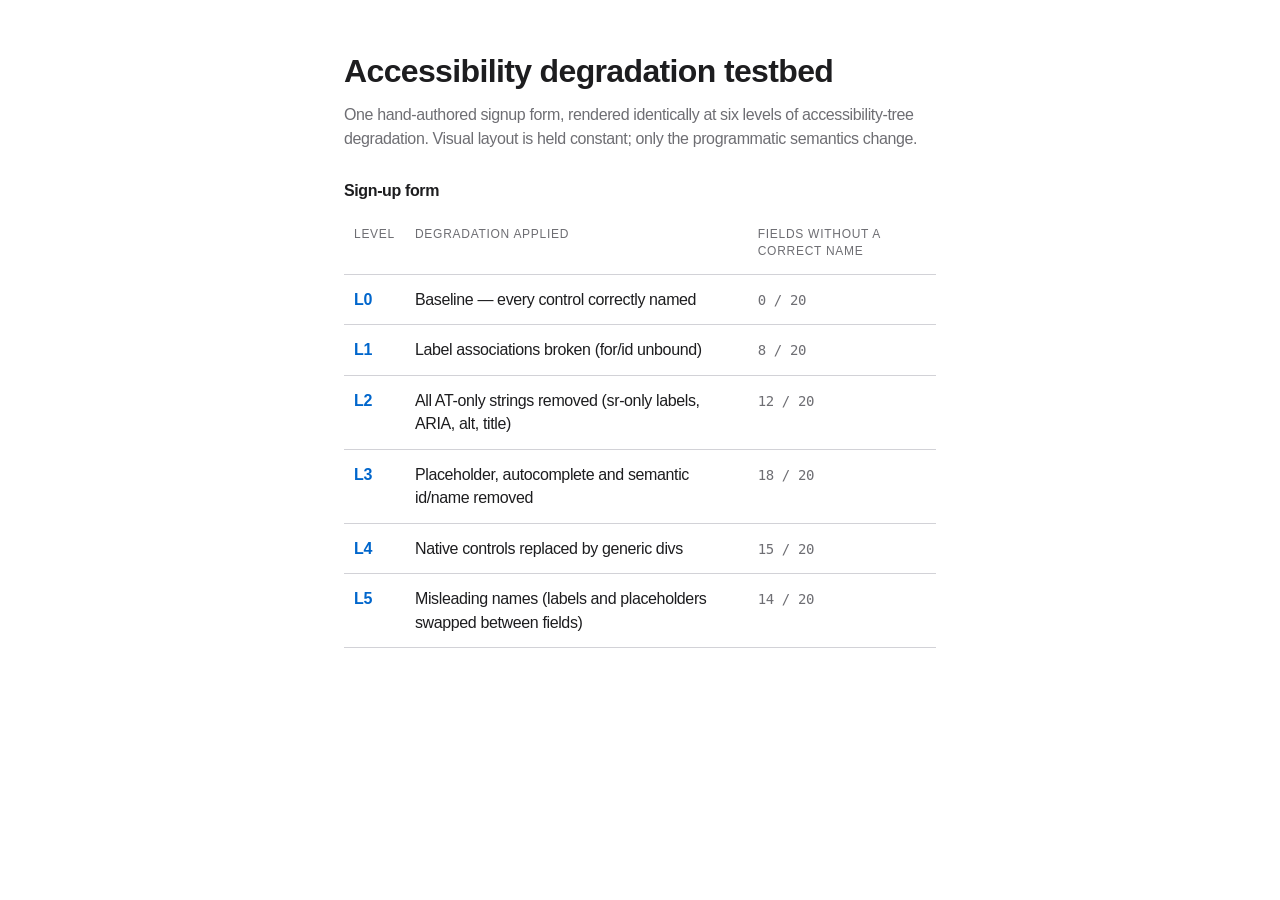
==== commit d5323dee: "Add files via upload" ====
--- a/index.html
+++ b/index.html
@@ -3,328 +3,23 @@
 <head>
 <meta charset="utf-8">
 <meta name="viewport" content="width=device-width, initial-scale=1">
-<title>Create Your Account — Accessibility Testbed</title>
+<title>Accessibility degradation testbed</title>
 <link rel="stylesheet" href="style.css">
 </head>
 <body>
-
-<span class="level-badge" aria-hidden="true" data-level-badge>L0</span>
-
-<header class="topbar">
-  <a class="topbar__brand" href="#main">Account</a>
-  <nav class="topbar__nav" aria-label="Account navigation">
-    <a href="#main">Sign In</a>
-    <a href="#main" aria-current="page">Create Your Account</a>
-    <a href="#main">FAQ</a>
-  </nav>
-</header>
-
-<main id="main" class="page">
-
-  <h1 class="page__title">Create Your Account</h1>
-  <p class="page__lede">
-    One account is all you need to access every service.<br>
-    Already have an account? <a href="#main">Sign In <span aria-hidden="true">&#8599;</span></a>
-  </p>
-
-  <form class="form" action="#" method="post" novalidate>
-
-    <!-- ============ SECTION: Your name ============ -->
-    <section class="section" aria-labelledby="sec-name">
-      <h2 id="sec-name" class="sr-only">Your name</h2>
-
-      <div class="row row--2">
-        <div class="field">
-          <label class="sr-only" for="first-name" data-labels="first-name">First Name</label>
-          <input class="control" type="text" id="first-name" name="first-name"
-                 placeholder="First Name" autocomplete="given-name"
-                 data-field="first-name"
-                 data-gt-label="First Name"
-                 data-gt-alt="First name|Given name"
-                 data-gt-role="textbox"
-                 data-gt-section="Your name">
-        </div>
-
-        <div class="field">
-          <label class="sr-only" for="last-name" data-labels="last-name">Last Name</label>
-          <input class="control" type="text" id="last-name" name="last-name"
-                 placeholder="Last Name" autocomplete="family-name"
-                 data-field="last-name"
-                 data-gt-label="Last Name"
-                 data-gt-alt="Last name|Surname|Family name"
-                 data-gt-role="textbox"
-                 data-gt-section="Your name">
-        </div>
-      </div>
-
-      <div class="field field--stacked">
-        <label class="field__cap" for="country-region" data-labels="country-region">Country/Region</label>
-        <select class="control control--select" id="country-region" name="country-region"
-                autocomplete="country"
-                data-field="country-region"
-                data-gt-label="Country/Region"
-                data-gt-alt="Country|Region|Country or region"
-                data-gt-role="combobox"
-                data-gt-section="Your name">
-          <option selected>United States</option>
-          <option>India</option>
-          <option>United Kingdom</option>
-          <option>Canada</option>
-          <option>Australia</option>
-        </select>
-      </div>
-
-      <fieldset class="fieldset">
-        <legend class="fieldset__legend" data-labels="birth-group">
-          Birthday
-          <button class="iconbtn" type="button"
-                  aria-label="Why we ask for your birthday"
-                  data-field="birthday-help"
-                  data-gt-label="Why we ask for your birthday"
-                  data-gt-alt="Birthday help|More information about birthday"
-                  data-gt-role="button"
-                  data-gt-section="Your name">
-            <span aria-hidden="true">?</span>
-          </button>
-        </legend>
-
-        <div class="row row--3">
-          <div class="field">
-            <label class="sr-only" for="birth-month" data-labels="birth-month">Month</label>
-            <select class="control control--select" id="birth-month" name="birth-month"
-                    data-field="birth-month"
-                    data-gt-label="Birthday Month"
-                    data-gt-alt="Month|Birth month"
-                    data-gt-role="combobox"
-                    data-gt-section="Birthday">
-              <option value="" selected>Month</option>
-              <option>January</option><option>February</option><option>March</option>
-            </select>
-          </div>
-          <div class="field">
-            <label class="sr-only" for="birth-day" data-labels="birth-day">Day</label>
-            <select class="control control--select" id="birth-day" name="birth-day"
-                    data-field="birth-day"
-                    data-gt-label="Birthday Day"
-                    data-gt-alt="Day|Birth day|Date"
-                    data-gt-role="combobox"
-                    data-gt-section="Birthday">
-              <option value="" selected>Day</option>
-              <option>1</option><option>2</option><option>3</option>
-            </select>
-          </div>
-          <div class="field">
-            <label class="sr-only" for="birth-year" data-labels="birth-year">Year</label>
-            <select class="control control--select" id="birth-year" name="birth-year"
-                    data-field="birth-year"
-                    data-gt-label="Birthday Year"
-                    data-gt-alt="Year|Birth year"
-                    data-gt-role="combobox"
-                    data-gt-section="Birthday">
-              <option value="" selected>Year</option>
-              <option>2000</option><option>1999</option><option>1998</option>
-            </select>
-          </div>
-        </div>
-      </fieldset>
-    </section>
-
-    <hr class="rule">
-
-    <!-- ============ SECTION: Account credentials ============ -->
-    <section class="section" aria-labelledby="sec-account">
-      <h2 id="sec-account" class="sr-only">Account credentials</h2>
-
-      <div class="field">
-        <label class="sr-only" for="email" data-labels="email">Email address</label>
-        <input class="control" type="email" id="email" name="email"
-               placeholder="name@example.com" autocomplete="email"
-               data-field="email"
-               data-gt-label="Email address"
-               data-gt-alt="Email|E-mail|Email address"
-               data-gt-role="textbox"
-               data-gt-section="Account credentials">
-      </div>
-
-      <div class="field">
-        <label class="sr-only" for="password" data-labels="password">Password</label>
-        <input class="control" type="password" id="password" name="password"
-               placeholder="Password" autocomplete="new-password"
-               data-field="password"
-               data-gt-label="Password"
-               data-gt-alt="Password|New password|Create password"
-               data-gt-role="textbox"
-               data-gt-section="Account credentials">
-      </div>
-
-      <div class="field">
-        <label class="sr-only" for="confirm-password" data-labels="confirm-password">Confirm Password</label>
-        <input class="control" type="password" id="confirm-password" name="confirm-password"
-               placeholder="Confirm Password" autocomplete="new-password"
-               data-field="confirm-password"
-               data-gt-label="Confirm Password"
-               data-gt-alt="Confirm password|Re-enter password|Repeat password|Verify password"
-               data-gt-role="textbox"
-               data-gt-section="Account credentials">
-      </div>
-    </section>
-
-    <hr class="rule">
-
-    <!-- ============ SECTION: Phone verification ============ -->
-    <section class="section" aria-labelledby="sec-phone">
-      <h2 id="sec-phone" class="sr-only">Phone verification</h2>
-
-      <div class="field field--stacked">
-        <label class="field__cap" for="phone-country" data-labels="phone-country">Country Options</label>
-        <select class="control control--select" id="phone-country" name="phone-country"
-                data-field="phone-country"
-                data-gt-label="Phone country code"
-                data-gt-alt="Country Options|Country code|Dialling code"
-                data-gt-role="combobox"
-                data-gt-section="Phone verification">
-          <option selected>+1 (United States)</option>
-          <option>+91 (India)</option>
-          <option>+44 (United Kingdom)</option>
-        </select>
-      </div>
-
-      <div class="field field--withicon">
-        <label class="sr-only" for="phone-number" data-labels="phone-number">Phone Number</label>
-        <input class="control" type="tel" id="phone-number" name="phone-number"
-               placeholder="Phone Number" autocomplete="tel-national"
-               aria-describedby="phone-hint"
-               data-field="phone-number"
-               data-gt-label="Phone Number"
-               data-gt-alt="Phone|Phone number|Mobile number|Telephone number"
-               data-gt-role="textbox"
-               data-gt-section="Phone verification">
-        <button class="iconbtn iconbtn--inset" type="button"
-                aria-label="Why we ask for your phone number"
-                data-field="phone-help"
-                data-gt-label="Why we ask for your phone number"
-                data-gt-alt="Phone number help|More information about phone number"
-                data-gt-role="button"
-                data-gt-section="Phone verification">
-          <span aria-hidden="true">?</span>
-        </button>
-      </div>
-
-      <p class="hint" id="phone-hint">
-        Be sure to enter a phone number you can always access. It will be used to verify
-        your identity any time you sign in on a new device or web browser. Messaging or
-        data rates may apply.
-      </p>
-    </section>
-
-    <hr class="rule">
-
-    <!-- ============ SECTION: Email preferences ============ -->
-    <section class="section" aria-labelledby="sec-prefs">
-      <h2 id="sec-prefs" class="sr-only">Email preferences</h2>
-
-      <div class="check">
-        <input class="check__box" type="checkbox" id="opt-announcements" name="opt-announcements" checked
-               aria-describedby="desc-announcements"
-               data-field="opt-announcements"
-               data-gt-label="Announcements"
-               data-gt-alt="Announcements|Receive announcements|Marketing announcements"
-               data-gt-role="checkbox"
-               data-gt-section="Email preferences">
-        <div class="check__body">
-          <label class="check__label" for="opt-announcements" data-labels="opt-announcements">Announcements</label>
-          <p class="check__desc" id="desc-announcements">
-            Receive emails and communications including announcements, marketing,
-            recommendations, and updates about products, services and software.
-          </p>
-        </div>
-      </div>
-
-      <div class="check">
-        <input class="check__box" type="checkbox" id="opt-media" name="opt-media" checked
-               aria-describedby="desc-media"
-               data-field="opt-media"
-               data-gt-label="Apps, Music, TV, and More"
-               data-gt-alt="Apps Music TV and More|Media and entertainment emails"
-               data-gt-role="checkbox"
-               data-gt-section="Email preferences">
-        <div class="check__body">
-          <label class="check__label" for="opt-media" data-labels="opt-media">Apps, Music, TV, and More</label>
-          <p class="check__desc" id="desc-media">
-            Receive emails and communications including new releases, exclusive content,
-            special offers, and marketing and recommendations for apps, music, movies,
-            TV, books, and podcasts.
-          </p>
-        </div>
-      </div>
-    </section>
-
-    <hr class="rule">
-
-    <!-- ============ SECTION: Verification ============ -->
-    <section class="section" aria-labelledby="sec-verify">
-      <h2 id="sec-verify" class="sr-only">Verification</h2>
-
-      <div class="verify">
-        <img class="verify__img" src="assets/captcha.svg" width="220" height="88"
-             alt="Verification image showing four distorted characters"
-             data-field="captcha-image"
-             data-gt-label="Verification image showing four distorted characters"
-             data-gt-alt="Captcha image|Verification image|Security image"
-             data-gt-role="image"
-             data-gt-section="Verification">
-
-        <div class="field verify__field">
-          <label class="sr-only" for="captcha-input" data-labels="captcha-input">Type the characters in the image</label>
-          <input class="control" type="text" id="captcha-input" name="captcha-input"
-                 placeholder="Type the characters in the image" autocomplete="off"
-                 data-field="captcha-input"
-                 data-gt-label="Type the characters in the image"
-                 data-gt-alt="Verification code|Captcha answer|Characters from the image"
-                 data-gt-role="textbox"
-                 data-gt-section="Verification">
-        </div>
-      </div>
-
-      <div class="verify__actions">
-        <button class="linkbtn" type="button"
-                data-field="new-code"
-                data-gt-label="New Code"
-                data-gt-alt="New code|Refresh code|Get a new image"
-                data-gt-role="button"
-                data-gt-section="Verification">
-          <span class="linkbtn__icon" aria-hidden="true">&#8635;</span>
-          <span class="linkbtn__text" data-labels="new-code">New Code</span>
-        </button>
-
-        <span class="verify__sep" aria-hidden="true">|</span>
-
-        <button class="linkbtn" type="button"
-                aria-label="Hear the characters instead"
-                data-field="audio-code"
-                data-gt-label="Hear the characters instead"
-                data-gt-alt="Audio code|Vision impaired option|Play audio version"
-                data-gt-role="button"
-                data-gt-section="Verification">
-          <span class="linkbtn__icon" aria-hidden="true">&#128266;</span>
-          <span class="linkbtn__text" aria-hidden="true">Vision Impaired</span>
-        </button>
-      </div>
-    </section>
-
-    <div class="submit">
-      <button class="btn" type="submit"
-              data-field="continue"
-              data-gt-label="Continue"
-              data-gt-alt="Continue|Submit|Create account"
-              data-gt-role="button"
-              data-gt-section="Verification">
-        <span data-labels="continue">Continue</span>
-      </button>
-    </div>
-
-  </form>
+<main class="index">
+  <h1>Accessibility degradation testbed</h1>
+  <p>One hand-authored signup form, rendered identically at six levels of
+     accessibility-tree degradation. Visual layout is held constant; only the
+     programmatic semantics change.</p>
+  <table>
+    <caption>Sign-up form</caption>
+    <thead><tr><th>Level</th><th>Degradation applied</th>
+      <th>Fields without a correct name</th></tr></thead>
+    <tbody>
+      <tr><td><a href="L0/">L0</a></td><td>Baseline — every control correctly named</td><td><code>0 / 20</code></td></tr><tr><td><a href="L1/">L1</a></td><td>Label associations broken (for/id unbound)</td><td><code>8 / 20</code></td></tr><tr><td><a href="L2/">L2</a></td><td>All AT-only strings removed (sr-only labels, ARIA, alt, title)</td><td><code>12 / 20</code></td></tr><tr><td><a href="L3/">L3</a></td><td>Placeholder, autocomplete and semantic id/name removed</td><td><code>18 / 20</code></td></tr><tr><td><a href="L4/">L4</a></td><td>Native controls replaced by generic divs</td><td><code>15 / 20</code></td></tr><tr><td><a href="L5/">L5</a></td><td>Misleading names (labels and placeholders swapped between fields)</td><td><code>14 / 20</code></td></tr>
+    </tbody>
+  </table>
 </main>
-
 </body>
 </html>
